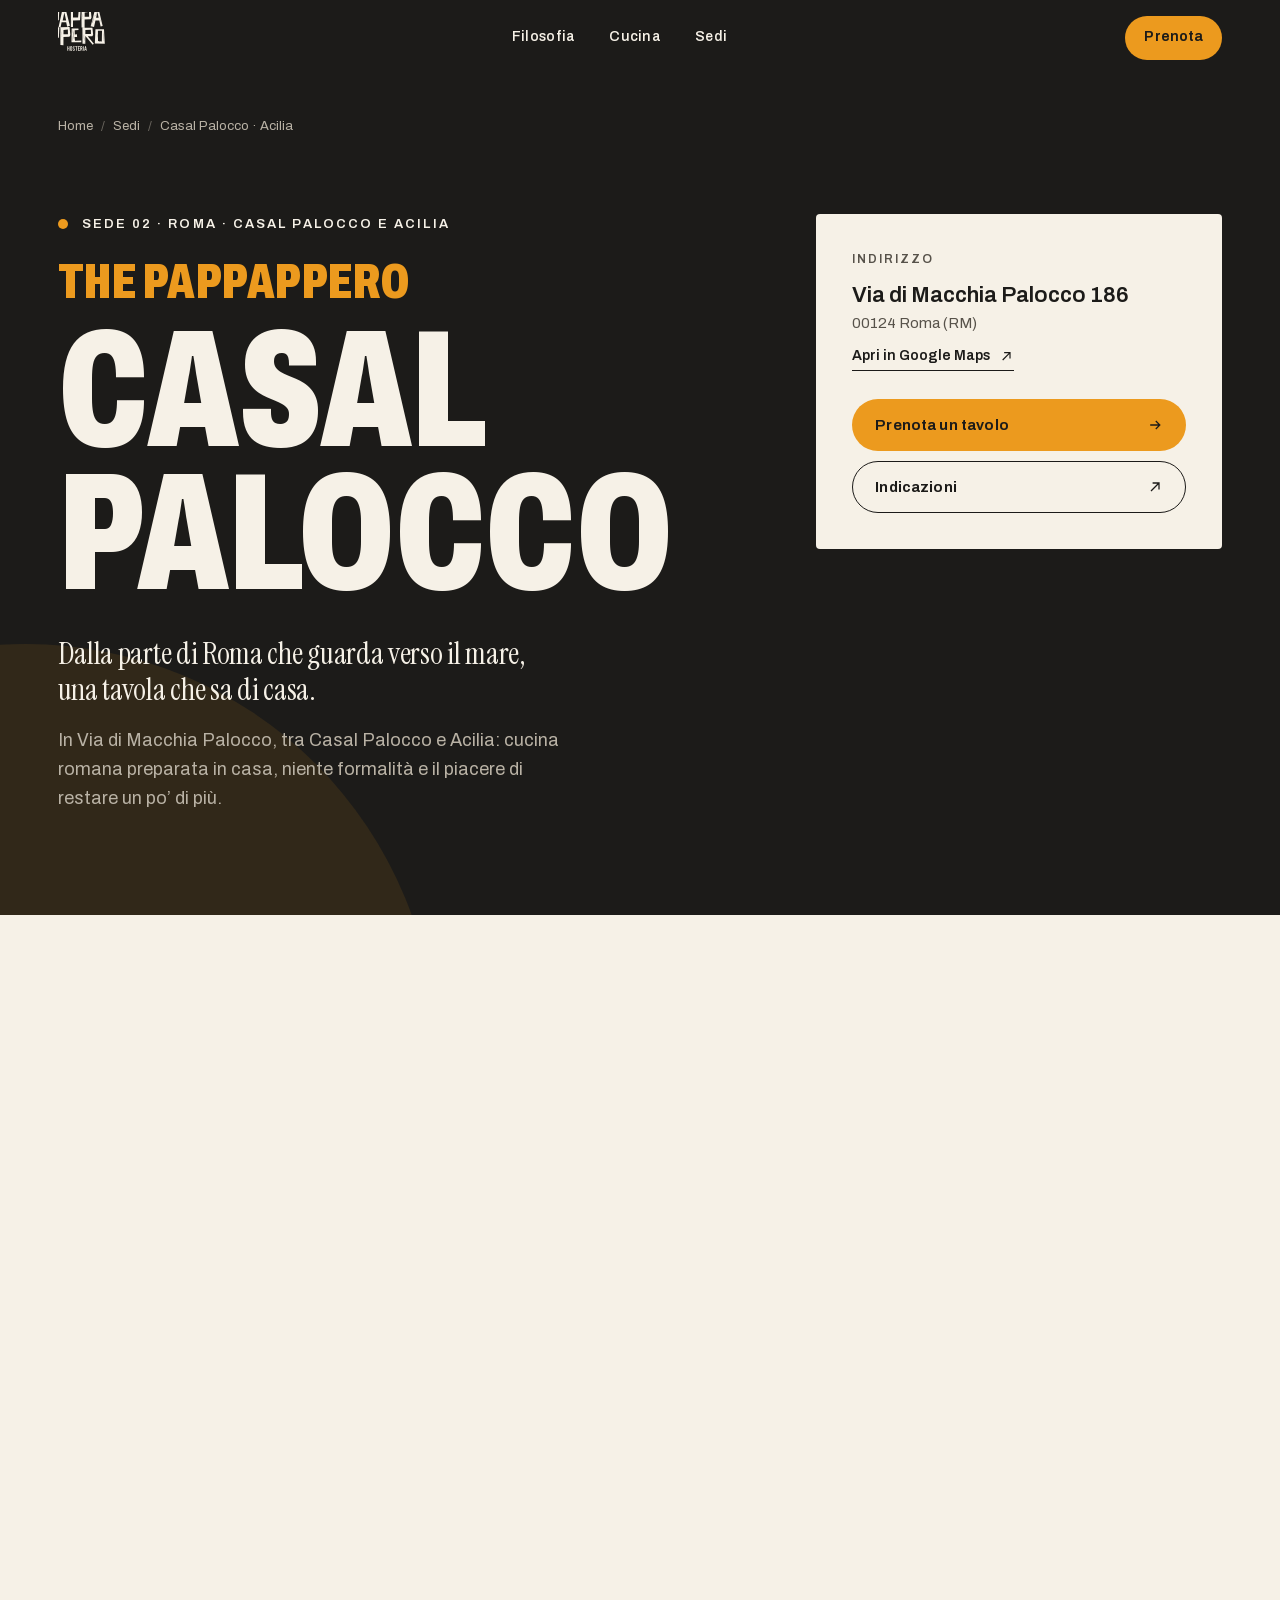
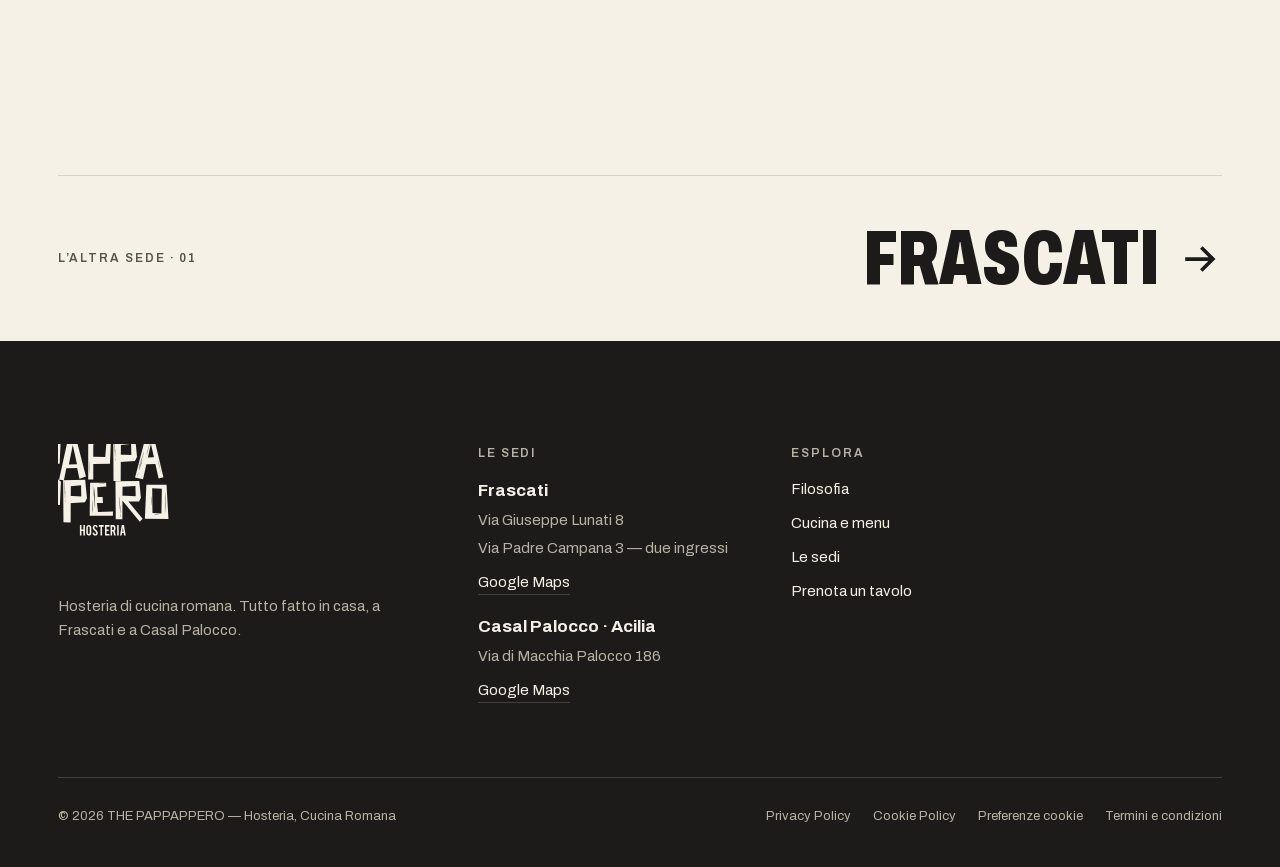
==== site/casal-palocco-acilia/index.html @ d1b34fbe "Add files via upload" ====
<!doctype html>
<html lang="it">
<head>
<meta charset="utf-8">
<meta name="viewport" content="width=device-width, initial-scale=1, viewport-fit=cover">
<meta http-equiv="Content-Security-Policy" content="default-src 'self'; script-src 'self' https://www.googletagmanager.com; connect-src 'self' https://*.google-analytics.com https://*.analytics.google.com https://www.googletagmanager.com; img-src 'self' data: https://*.google-analytics.com https://www.googletagmanager.com; style-src 'self'; font-src 'self'; object-src 'none'; base-uri 'self'; form-action 'self'; manifest-src 'self'; upgrade-insecure-requests">
<meta name="referrer" content="strict-origin-when-cross-origin">
<title>THE PAPPAPPERO Casal Palocco · Acilia — Hosteria, cucina romana</title>
<meta name="description" content="THE PAPPAPPERO in Via di Macchia Palocco 186, tra Casal Palocco e Acilia: cucina romana fatta in casa. Orari, indicazioni e prenotazione su WhatsApp.">
<link rel="canonical" href="./">
<meta name="robots" content="index, follow, max-image-preview:large">
<meta name="theme-color" content="#1C1B19">
<meta property="og:type" content="website">
<meta property="og:locale" content="it_IT">
<meta property="og:site_name" content="THE PAPPAPPERO">
<meta property="og:title" content="THE PAPPAPPERO Casal Palocco · Acilia — Hosteria, cucina romana">
<meta property="og:description" content="THE PAPPAPPERO in Via di Macchia Palocco 186, tra Casal Palocco e Acilia: cucina romana fatta in casa. Orari, indicazioni e prenotazione su WhatsApp.">
<meta property="og:url" content="https://www.dominio-da-definire.it/casal-palocco-acilia/">
<meta property="og:image" content="https://www.dominio-da-definire.it/assets/img/og-image.jpg">
<meta property="og:image:width" content="1200">
<meta property="og:image:height" content="630">
<meta property="og:image:alt" content="Logo THE PAPPAPPERO Hosteria e la sala del locale">
<meta name="twitter:card" content="summary_large_image">
<link rel="icon" href="../favicon.svg" type="image/svg+xml">
<link rel="icon" href="../assets/icons/icon-192.png" sizes="192x192" type="image/png">
<link rel="apple-touch-icon" href="../assets/icons/icon-180.png">
<link rel="manifest" href="../site.webmanifest">
<link rel="preload" href="../assets/fonts/archivo-latin.woff2" as="font" type="font/woff2" crossorigin>
<link rel="stylesheet" href="../assets/css/style.css">
<script src="../assets/js/config.js" defer></script>
<script src="../assets/js/main.js" defer></script>
</head>
<body data-root="../" data-ld="casal-palocco-acilia" data-sede="casal-palocco-acilia">
<svg width="0" height="0" class="sr-only" aria-hidden="true" focusable="false"><symbol id="mark" viewBox="323 477 2047 1910"><path d="M1009.06 2306.07L1009.06 2374.49L984.7 2374.49L984.7 2213.02L1009.06 2213.02L1009.06 2281.57L1038.44 2281.57L1038.44 2213.02L1062.8 2213.02L1062.8 2374.49L1038.44 2374.49L1038.44 2306.07ZM1136.13 2249.1C1136.13 2245.23 1134.78 2241.95 1132.07 2239.24C1129.37 2236.54 1126.08 2235.18 1122.21 2235.18C1118.35 2235.18 1115.04 2236.54 1112.29 2239.24C1109.54 2241.95 1108.16 2245.23 1108.16 2249.1L1108.16 2337.51C1108.16 2341.37 1109.54 2344.66 1112.29 2347.36C1115.04 2350.07 1118.35 2351.43 1122.21 2351.43C1126.08 2351.43 1129.37 2350.07 1132.07 2347.36C1134.78 2344.66 1136.13 2341.37 1136.13 2337.51ZM1122.86 2210.95C1133.6 2210.95 1142.73 2214.73 1150.25 2222.29C1157.76 2229.86 1161.52 2238.96 1161.52 2249.62L1161.52 2337.76C1161.52 2348.51 1157.74 2357.63 1150.18 2365.15C1142.62 2372.67 1133.51 2376.42 1122.86 2376.42C1112.12 2376.42 1103.01 2372.65 1095.54 2365.09C1088.06 2357.52 1084.32 2348.42 1084.32 2337.76L1084.32 2249.62C1084.32 2238.88 1088.1 2229.75 1095.67 2222.23C1103.23 2214.71 1112.29 2210.95 1122.86 2210.95M1262.03 2334.28C1262.21 2345.54 1259.29 2355.16 1253.27 2363.15C1249.32 2368.57 1243.74 2372.39 1236.52 2374.62C1232.65 2375.83 1228.14 2376.42 1222.99 2376.42C1213.45 2376.42 1205.54 2374.06 1199.27 2369.34C1194.04 2365.47 1189.89 2360.21 1186.84 2353.55C1183.79 2346.89 1182 2339.27 1181.48 2330.67L1204.68 2329C1205.72 2338.41 1208.2 2345.24 1212.16 2349.46C1215.08 2352.66 1218.43 2354.17 1222.21 2354C1227.53 2353.83 1231.79 2351.21 1234.97 2346.14C1236.61 2343.64 1237.42 2340.07 1237.42 2335.43C1237.42 2328.72 1234.36 2322.05 1228.27 2315.44C1223.46 2310.88 1216.24 2304.04 1206.62 2294.92C1198.54 2287.1 1192.83 2280.09 1189.48 2273.9C1185.87 2266.93 1184.07 2259.37 1184.07 2251.2C1184.07 2236.49 1189 2225.35 1198.88 2217.79C1204.98 2213.23 1212.55 2210.95 1221.56 2210.95C1230.25 2210.95 1237.67 2212.89 1243.87 2216.76C1248.67 2219.76 1252.56 2223.97 1255.53 2229.38C1258.49 2234.79 1260.28 2241.02 1260.87 2248.07L1237.55 2252.32C1236.86 2245.71 1234.97 2240.56 1231.88 2236.86C1229.65 2234.2 1226.42 2232.86 1222.21 2232.86C1217.74 2232.86 1214.36 2234.84 1212.03 2238.79C1210.14 2241.97 1209.2 2245.92 1209.2 2250.64C1209.2 2258.03 1212.37 2265.55 1218.73 2273.2C1221.13 2276.12 1224.74 2279.56 1229.56 2283.51C1235.23 2288.23 1238.97 2291.54 1240.78 2293.44C1246.79 2299.45 1251.42 2305.38 1254.69 2311.22C1256.24 2313.96 1257.48 2316.51 1258.42 2318.82C1260.75 2324.58 1261.95 2329.74 1262.03 2334.28M1304.69 2237.5L1278.78 2237.5L1278.78 2213.02L1354.81 2213.02L1354.81 2237.5L1329.04 2237.5L1329.04 2374.49L1304.69 2374.49ZM1374.4 2374.49L1374.4 2212.89L1443.74 2212.89L1443.74 2237.37L1398.76 2237.37L1398.76 2281.45L1431.62 2281.45L1431.62 2305.94L1398.76 2305.94L1398.76 2350L1443.74 2350L1443.74 2374.49ZM1513.45 2251.94C1513.45 2242.57 1508.82 2237.89 1499.54 2237.89L1484.85 2237.89L1484.85 2289.57L1499.54 2289.57C1503.4 2289.57 1506.7 2288.19 1509.4 2285.44C1512.11 2282.7 1513.45 2279.39 1513.45 2275.52ZM1498.9 2213.02C1512.47 2213.02 1522.44 2216.76 1528.8 2224.22C1534.38 2230.76 1537.17 2239.87 1537.17 2251.55L1537.17 2275C1537.17 2286.43 1532.84 2296.1 1524.15 2304L1542.2 2374.49L1515.86 2374.49L1501.09 2313.66L1498.9 2313.66L1484.85 2313.66L1484.85 2374.49L1460.49 2374.49L1460.49 2213.02ZM1587.43 2374.49L1563.07 2374.49L1563.07 2213.02L1587.43 2213.02ZM1651.86 2250.01L1642.84 2313.66L1660.88 2313.66ZM1639.07 2337.38L1633.15 2374.49L1607.78 2374.49L1635.24 2213.02L1668.75 2213.02L1695.81 2374.49L1670.2 2374.49L1664.5 2337.38ZM618.51 883.71L611.86 883C529.03 887.75 467.08 892.04 426.02 895.84C447.72 896.32 484.82 894.65 537.31 890.85L582.46 887.28ZM411.68 956.5L411.68 1153.82L597.51 1156.32L615.01 942.94ZM349.73 1218.4L348.68 1225.18C347.28 1309.87 346.93 1373.26 347.64 1415.36C349.73 1393.24 350.78 1355.42 350.78 1301.89L350.78 1255.51ZM638.81 857.31L686.4 896.55L670.66 1259.07L411.68 1263.71L411.68 1504.56L332.93 1504.56L332.93 881.92ZM939.44 1268.71L873.99 970.77L813.44 1270.49ZM773.89 1331.51L736.1 1518.12L661.21 1509.91L798.05 882.28L929.64 881.21L1078.72 1457.47L977.58 1494.21L941.19 1327.23ZM1399.3 883.71L1392.65 883C1309.82 887.75 1247.88 892.04 1206.81 895.84C1228.51 896.32 1265.61 894.65 1318.1 890.85L1363.25 887.28ZM1192.47 956.5L1192.47 1153.82L1378.31 1156.32L1395.8 942.94ZM1130.52 1218.4L1129.47 1225.18C1128.07 1309.87 1127.72 1373.26 1128.43 1415.36C1130.52 1393.24 1131.57 1355.42 1131.57 1301.89L1131.57 1255.51ZM1419.6 857.31L1467.2 896.55L1451.45 1259.07L1192.47 1263.71L1192.47 1504.56L1113.72 1504.56L1113.72 881.92ZM1531.59 1224.82C1533.45 1197.47 1533.34 1178.79 1531.24 1168.8C1529.37 1189.02 1529.49 1207.69 1531.59 1224.82M1530.19 1158.46L1531.59 1153.82C1533.22 1094.82 1533.57 1050.7 1532.64 1021.44C1530.31 1036.9 1529.02 1063.18 1528.79 1100.3L1528.79 1133.12ZM1522.84 1083.52C1522.84 1028.58 1522.49 982.9 1521.79 946.51L1521.79 888.35L1520.39 888.35C1518.52 912.38 1517.59 935.57 1517.59 957.92L1517.59 972.2C1517.59 988.85 1518.12 1011.57 1519.16 1040.35C1520.22 1069.13 1521.44 1083.52 1522.84 1083.52M1506.74 1526.68L1502.19 871.58L1843.76 864.44L1871.76 1153.1L1840.62 1216.97L1600.18 1231.6L1580.24 1115.28L1783.22 1126.7L1779.72 952.57L1621.18 967.91L1618.39 1528.47ZM2230.48 1348.99C2230.95 1358.51 2235.03 1375.76 2242.73 1400.73C2240.86 1384.31 2236.78 1367.07 2230.48 1348.99M2224.18 1314.74L2216.83 1284.41C2208.19 1249.92 2201.08 1225.78 2195.48 1211.98C2201.31 1239.33 2211.81 1280.25 2226.98 1334.72L2229.08 1339ZM2134.24 1160.95L2088.04 952.22L2040.8 1163.45ZM2050.24 1019.29C2051.64 1013.59 2052.7 1009.19 2053.4 1006.09C2058.52 985.16 2063.08 963.4 2067.05 940.8L2065.99 940.44L2052.7 994.68C2043.6 1028.22 2032.75 1070.45 2020.15 1121.34C2021.31 1121.83 2025.63 1108.86 2033.1 1082.45C2040.56 1056.05 2046.27 1035 2050.24 1019.29M1897.3 1377.18L1900.81 1371.11C1927.87 1291.19 1947.12 1230.89 1958.55 1190.21C1948.98 1210.43 1936.16 1246 1920.06 1296.9L1906.41 1341.14ZM1946.3 1190.57C1948.87 1182.25 1950.85 1175.82 1952.25 1171.3C1961.81 1140.62 1970.57 1108.5 1978.5 1074.96L1976.75 1074.25L1951.9 1154.17C1935.81 1203.65 1916.09 1265.98 1892.76 1341.14C1894.62 1341.62 1902.21 1322.41 1915.5 1283.52C1928.8 1244.62 1939.07 1213.64 1946.3 1190.57M1871.06 1468.17C1884.82 1431.53 1892.52 1406.08 1894.16 1391.81C1883.19 1418.45 1875.49 1443.9 1871.06 1468.17M2017 1269.78L1965.2 1501.7L1841.31 1475.66L1987.6 913.68L2144.74 895.49L2281.58 1470.31L2206.68 1489.22L2156.99 1264.07ZM621.92 1527.12L615.28 1526.41C532.45 1531.17 470.51 1535.45 429.45 1539.26C451.14 1539.74 488.24 1538.07 540.73 1534.26L585.89 1530.7ZM415.1 1599.92L415.1 1797.23L600.93 1799.73L618.44 1586.36ZM353.15 1861.82L352.11 1868.59C350.7 1953.29 350.35 2016.67 351.05 2058.78C353.15 2036.66 354.2 1998.83 354.2 1945.31L354.2 1898.93ZM642.24 1500.72L689.84 1539.97L674.09 1902.49L415.1 1907.13L415.1 2147.98L336.36 2147.98L336.36 1525.34ZM754.22 1868.24C756.09 1840.89 755.98 1822.21 753.87 1812.22C752.01 1832.44 752.13 1851.11 754.22 1868.24M752.82 1801.87L754.22 1797.23C755.86 1738.24 756.21 1694.12 755.28 1664.85C752.94 1680.32 751.66 1706.6 751.43 1743.71L751.43 1776.54ZM745.47 1726.94C745.47 1671.99 745.12 1626.32 744.43 1589.93L744.43 1531.76L743.03 1531.76C741.15 1555.79 740.23 1578.98 740.23 1601.34L740.23 1615.62C740.23 1632.27 740.74 1654.99 741.8 1683.77C742.85 1712.55 744.08 1726.94 745.47 1726.94M729.37 2170.1L724.83 1515L1066.4 1507.86L1094.4 1796.52L1063.25 1860.39L822.81 1875.02L802.88 1758.7L1005.86 1770.12L1002.36 1595.99L843.82 1611.33L841.02 2171.89ZM1288.64 1567.09C1301.93 1569.23 1331.34 1569.23 1376.83 1567.09C1363.54 1565.43 1329.58 1564.71 1274.99 1564.95C1281.98 1566.14 1286.53 1566.85 1288.64 1567.09M1224.59 2035.58L1223.54 2035.58L1224.59 2052.71L1225.64 2052.71ZM1217.59 1743.71C1211.53 1675.92 1207.1 1639.05 1204.29 1633.1C1209.42 1803.18 1214.68 1910.22 1220.04 1954.23C1220.51 1866.22 1219.69 1796.04 1217.59 1743.71M1194.5 1776.89C1194.02 1690.07 1191.11 1625.37 1185.75 1582.79C1187.61 1682.46 1190.53 1747.16 1194.5 1776.89M1180.49 1999.9C1183.06 1973.26 1180.61 1913.08 1173.14 1819.36C1171.75 1859.32 1173.26 1928.31 1177.7 2026.31C1179.1 2012.75 1180.03 2003.95 1180.49 1999.9M1391.52 1556.39L1394.68 1614.19L1254.35 1626.68L1259.24 1777.61L1337.63 1775.11L1342.89 1868.95L1248.39 1868.95L1265.9 2008.82L1498.62 2002.04L1496.88 2067.34L1136.4 2068.05L1143.4 1556.39ZM1675.7 1772.06L1958.83 2115.67L1915.08 2160.98L1623.55 1806.67ZM1610.96 2096.76C1613.28 2070.36 1613.05 2052.4 1610.26 2042.88C1607.69 2062.39 1607.92 2080.35 1610.96 2096.76M1608.85 2032.89L1610.61 2028.25C1612.93 1971.4 1613.52 1928.83 1612.35 1900.51C1609.08 1915.5 1607.34 1940.96 1607.11 1976.87L1607.11 2008.27ZM1598.71 1960.46C1598.71 1907.41 1598.23 1863.41 1597.3 1828.44L1597.3 1772.06L1595.56 1772.06C1593.22 1795.38 1592.05 1817.74 1592.05 1839.14L1592.05 1853.06C1592.05 1869.24 1592.7 1891.18 1593.98 1918.89C1595.26 1946.61 1596.83 1960.46 1598.71 1960.46M1541.3 2122.1L1537.12 1533L1906.33 1528.72L1932.22 1788.47L1903.53 1845.92L1704.05 1844.85L1609.2 1752.08L1850.68 1764.57L1847.18 1607.93L1646.99 1619.7L1644.2 2123.88ZM2319.53 1874.74C2319.29 1868.31 2319.05 1863.48 2318.81 1860.26C2318.08 1837.48 2316.01 1780.16 2312.61 1688.28L2310.8 1789.68L2313.34 1848.74C2314.07 1885.89 2315.65 1932.32 2318.08 1988.04C2320.02 1987.79 2320.99 1973.12 2320.99 1944.02C2320.99 1914.92 2320.5 1891.83 2319.53 1874.74M2308.97 2027.03C2309.94 1999.3 2308.84 1980.48 2305.69 1970.57C2304.23 1990.88 2305.33 2009.7 2308.97 2027.03M2138.47 2050.44L2142.84 2051.92C2182.42 2055.39 2217.04 2057.37 2246.67 2057.86C2231.37 2055.14 2214.61 2053.03 2196.4 2051.55L2164.34 2050.06ZM2111.88 2023.69L2250.67 2034.09L2257.6 1647.05L2107.51 1640.74ZM2095.49 1899.63L2097.3 1894.43C2096.81 1834.51 2095.36 1789.81 2092.93 1760.34C2090.49 1775.94 2089.89 1802.56 2091.11 1840.2L2092.93 1873.63ZM1993.84 2114.7L2016.79 1587.25L2330.1 1586.88L2359.98 2117.29ZM622.36 537.92L554.91 535.3C551.72 535.3 541.19 552.75 523.33 587.64C505.47 622.54 490 656.34 476.93 689.04C463.85 721.74 457.32 745.32 457.32 759.77C457.32 774.23 462.34 781.46 472.38 781.46C482.43 781.46 495.11 771.97 510.42 752.98C512.01 751.23 513.61 750.36 515.2 750.36C516.79 750.36 517.6 751.67 517.6 754.3C517.6 756.93 515.44 761.75 511.14 768.76C506.83 775.76 501.16 783.28 494.15 791.31C487.14 799.35 478.04 806.5 466.89 812.78C455.72 819.05 444.23 822.19 432.44 822.19C414.9 822.19 406.13 811.1 406.13 788.9C406.13 761.46 421.28 714.73 451.58 648.75C473.26 602.31 493.19 563.77 511.37 533.11L505.15 533.11L455.88 532.24C428.45 532.24 404.53 535.45 384.12 541.87C372.96 545.37 364.1 550.56 357.57 557.42C351.03 564.28 347.76 572.53 347.76 582.16L351.59 600.56C351.59 603.48 349.99 604.94 346.8 604.94C342.66 604.94 339.31 601.22 336.76 593.77C334.21 586.32 332.93 579.83 332.93 574.28C332.93 560.56 336.44 548.88 343.46 539.24C350.47 529.61 360.04 522.31 372.16 517.34C395.13 508 420.48 503.33 448.23 503.33C475.97 503.33 507.39 504.86 542.47 507.92C577.55 510.99 609.45 512.52 638.15 512.52C666.86 512.52 685.51 508.44 694.12 500.26C695.08 502.3 695.56 504.36 695.56 506.39C695.56 516.03 688.86 523.7 675.47 529.38C662.07 535.08 644.37 537.92 622.36 537.92M739.09 497.63C727.92 497.63 713.33 513.84 695.31 546.25C677.29 578.66 659.67 615.89 642.45 657.94C686.14 610.93 715.96 572.39 731.91 542.31C740.84 523.91 745.3 511.87 745.3 506.17C745.3 500.48 743.22 497.63 739.09 497.63M796.97 724.52C757.74 784.96 724.57 815.18 697.46 815.18C678.64 815.18 669.24 805.26 669.24 785.4C669.24 762.33 679.28 729.48 699.38 686.85C703.84 676.05 706.08 668.6 706.08 664.51C706.08 658.67 703.2 655.75 697.46 655.75C693.64 655.75 687.18 657.79 678.09 661.88C669 665.98 660.31 671.96 652.02 679.84C643.72 687.73 636.78 696.85 631.21 707.21C625.62 717.59 621.16 726.56 617.81 734.15C614.46 741.75 611.04 751.01 607.52 761.97C604.01 772.92 600.9 781.82 598.19 788.68C595.48 795.54 592.7 803.51 589.83 812.55L543.42 812.55C552.03 792.41 564.39 760.21 580.5 715.98C596.59 671.74 610.4 636.99 621.88 611.73C633.36 586.48 644.6 565.16 655.61 547.78C666.61 530.41 679.21 515.88 693.4 504.2C707.59 492.53 722.58 486.68 738.37 486.68C754.15 486.68 762.05 493.55 762.05 507.27C762.05 516.9 757.74 529.61 749.13 545.37C730.63 578.66 699.69 617.21 656.33 661C673.55 649.62 687.18 642.17 697.22 638.67C707.27 635.17 716.92 633.42 726.17 633.42C744.35 633.42 753.44 640.71 753.44 655.31C753.44 661.16 752.32 666.56 750.09 671.52C747.85 676.49 745.38 682.18 742.67 688.6C739.96 695.03 737.72 700.28 735.97 704.37C734.22 708.46 731.91 714 729.04 721.01C726.17 728.02 723.94 734.01 722.34 738.97C718.19 751.23 716.12 761.02 716.12 768.31C716.12 775.62 718.83 779.26 724.26 779.26C743.39 779.26 767.31 753.86 796.02 703.06C796.97 701.01 798.16 699.99 799.6 699.99C801.04 699.99 801.76 702.69 801.76 708.09C801.76 713.5 800.15 718.97 796.97 724.52M920.39 664.07C920.39 655.61 915.92 651.37 907 651.37C894.56 651.37 880.68 658.38 865.38 672.4C850.07 686.41 842.42 697.8 842.42 706.56C842.42 712.4 848.47 715.32 860.59 715.32C872.71 715.32 885.39 709.92 898.63 699.11C911.85 688.31 919.11 676.63 920.39 664.07M971.1 698.67C973.02 698.67 973.98 701.52 973.98 707.21C973.98 712.91 971.41 719.7 966.32 727.58C961.21 735.47 956.19 742.91 951.25 749.92C946.3 756.93 939.68 765.11 931.4 774.45C923.1 783.8 914.97 791.24 907 796.79C886.91 810.22 866.73 816.94 846.48 816.94C826.22 816.94 809.88 812.19 797.45 802.7C785 793.21 778.79 778.68 778.79 759.12C778.79 729.34 790.75 701.74 814.67 676.33C838.58 650.93 866.49 638.23 898.39 638.23C912.74 638.23 924.22 641.66 932.83 648.52C941.44 655.38 945.75 663.63 945.75 673.27C945.75 689.63 937.29 702.77 920.39 712.69C903.49 722.62 883.56 727.58 860.59 727.58C847.2 727.58 837.31 725.98 830.94 722.77C824.87 737.65 821.84 750.8 821.84 762.18C821.84 786.71 833.16 798.98 855.81 798.98C869.2 798.98 882.99 794.24 897.19 784.74C911.38 775.25 923.5 764.59 933.55 752.77C943.59 740.94 955 723.93 967.75 701.74C969.03 699.7 970.15 698.67 971.1 698.67"></path></symbol></svg>
<a class="skip" href="#contenuto">Vai al contenuto</a>
<p class="draft-flag">Modalità bozza · dati mancanti evidenziati</p>
<header class="hdr">
  <div class="wrap hdr__in">
    <a class="hdr__logo" href="../" aria-label="THE PAPPAPPERO — Home"><svg viewBox="323 477 2047 1910" role="img" aria-label="THE PAPPAPPERO Hosteria"><use href="#mark" fill="currentColor"></use></svg></a>
    <nav class="nav" aria-label="Principale">
      <a href="../#manifesto">Filosofia</a>
      <a href="../#cucina">Cucina</a>
      <a href="../#sedi">Sedi</a>
    </nav>
    <div class="hdr__act">
      <button class="btn btn--primary btn--sm hdr__book" type="button" data-book>Prenota</button>
      <button class="burger" type="button" aria-label="Apri il menu" aria-expanded="false" aria-controls="menu" data-menu-toggle><span></span></button>
    </div>
  </div>
</header>
<div class="menu" id="menu" aria-label="Menu">
  <nav class="menu__main" aria-label="Menu mobile">
    <a href="../">Home</a>
    <a href="../#manifesto">Filosofia</a>
    <a href="../#cucina">Cucina</a>
    <a href="../#sedi">Sedi</a>
  </nav>
  <div class="menu__sedi">
    <p class="label">Le sedi</p>
    <a href="../frascati/"><span>01</span><span>Frascati</span><span class="ico"><svg viewBox="0 0 20 20" aria-hidden="true"><path d="M4 10h11M11 5l5 5-5 5" fill="none" stroke="currentColor" stroke-width="1.6"/></svg></span></a>
    <a href="../casal-palocco-acilia/"><span>02</span><span>Casal Palocco · Acilia</span><span class="ico"><svg viewBox="0 0 20 20" aria-hidden="true"><path d="M4 10h11M11 5l5 5-5 5" fill="none" stroke="currentColor" stroke-width="1.6"/></svg></span></a>
  </div>
  <button class="btn btn--primary btn--wide" type="button" data-book><span>Prenota un tavolo</span><span class="ico"><svg viewBox="0 0 20 20" aria-hidden="true"><path d="M4 10h11M11 5l5 5-5 5" fill="none" stroke="currentColor" stroke-width="1.6"/></svg></span></button>
</div>
<main id="contenuto">
<section class="shero dark" aria-labelledby="sede-title">
  <div class="shero__disc" aria-hidden="true"></div>
  <div class="wrap">
    <nav aria-label="Percorso"><ol class="crumbs"><li><a href="../">Home</a></li><li><a href="../#sedi">Sedi</a></li><li aria-current="page">Casal Palocco · Acilia</li></ol></nav>
    <div class="shero__grid">
      <div>
        <p class="eyebrow shero__kicker">Sede 02 · Roma · Casal Palocco e Acilia</p>
        <h1 id="sede-title" class="display shero__title"><small>The Pappappero</small>Casal<br>Palocco</h1>
        <div class="shero__intro">
          <p>Dalla parte di Roma che guarda verso il mare, una tavola che sa di casa.</p>
          <p>In Via di Macchia Palocco, tra Casal Palocco e Acilia: cucina romana preparata in casa, niente formalità e il piacere di restare un po’ di più.</p>
        </div>
      </div>
      <aside class="panel" aria-label="Informazioni sulla sede" data-sede-panel="casal-palocco-acilia">
        <p class="label">Caricamento informazioni…</p>
      </aside>
    </div>
  </div>
</section>

<section class="ssec" id="arrivare" aria-labelledby="arrivare-title">
  <div class="wrap ssec__grid">
    <h2 id="arrivare-title" class="display ssec__title" data-reveal>Come arrivare</h2>
    <div class="ssec__body" data-reveal>
      <p>Apri le indicazioni su Google Maps e arrivi dritto in Via di Macchia Palocco 186.</p>
      <div class="routes" data-sede-directions="casal-palocco-acilia"></div>
    </div>
  </div>
</section>

<section class="ssec" aria-labelledby="menu-title">
  <div class="wrap ssec__grid">
    <h2 id="menu-title" class="display ssec__title" data-reveal>In tavola</h2>
    <div class="ssec__body" data-reveal>
      <p>Il menu completo di Casal Palocco sarà presto disponibile qui. Nel frattempo, per sapere cosa c’è in tavola oggi, mandaci un messaggio.</p>
      <div class="actions" data-sede-menu="casal-palocco-acilia">
        <button class="btn btn--dark" type="button" data-book="casal-palocco-acilia"><span>Prenota un tavolo</span><span class="ico"><svg viewBox="0 0 20 20" aria-hidden="true"><path d="M4 10h11M11 5l5 5-5 5" fill="none" stroke="currentColor" stroke-width="1.6"/></svg></span></button>
      </div>
    </div>
  </div>
</section>

<section class="ssec" aria-label="Fotografie della sede">
  <div class="wrap photos" data-sede-photos="casal-palocco-acilia"></div>
</section>

<div class="wrap">
  <nav class="other" aria-label="L’altra sede">
    <p class="label">L’altra sede · 01</p>
    <a class="big" href="../frascati/">Frascati<span class="ico"><svg viewBox="0 0 20 20" aria-hidden="true"><path d="M4 10h11M11 5l5 5-5 5" fill="none" stroke="currentColor" stroke-width="1.6"/></svg></span></a>
  </nav>
</div>
</main>
<footer class="ftr">
  <div class="wrap">
    <div class="ftr__top">
      <div class="ftr__brand">
        <a href="../" aria-label="THE PAPPAPPERO — Home"><svg viewBox="323 477 2047 1910" role="img" aria-label="THE PAPPAPPERO Hosteria"><use href="#mark" fill="currentColor"></use></svg></a>
        <p>Hosteria di cucina romana. Tutto fatto in casa, a Frascati e a Casal Palocco.</p>
      </div>
      <div class="ftr__cols">
        <div class="ftr__col">
          <h2>Le sedi</h2>
          <div data-footer-sedi>
            <div class="fsede"><a class="fsede__name" href="../frascati/">Frascati</a><p>Via Giuseppe Lunati 8</p><p>Via Padre Campana 3</p></div>
            <div class="fsede"><a class="fsede__name" href="../casal-palocco-acilia/">Casal Palocco · Acilia</a><p>Via di Macchia Palocco 186</p></div>
          </div>
        </div>
        <div class="ftr__col">
          <h2>Esplora</h2>
          <ul>
            <li><a href="../#manifesto">Filosofia</a></li>
            <li><a href="../#cucina">Cucina e menu</a></li>
            <li><a href="../#sedi">Le sedi</a></li>
            <li><a href="#" data-book>Prenota un tavolo</a></li>
          </ul>
        </div>
        <div class="ftr__col" data-footer-social-wrap>
          <h2>Seguici</h2>
          <div class="ftr__social" data-footer-social></div>
        </div>
      </div>
    </div>
    <div class="ftr__bottom">
      <div>
        <p>© <span data-year>2026</span> THE PAPPAPPERO — Hosteria, Cucina Romana</p>
        <p data-owner-line></p>
      </div>
      <nav class="ftr__legal" aria-label="Informazioni legali">
        <a href="../privacy/">Privacy Policy</a>
        <a href="../cookie/">Cookie Policy</a>
        <button type="button" data-consent-open>Preferenze cookie</button>
        <a href="../termini/">Termini e condizioni</a>
      </nav>
    </div>
  </div>
</footer>
<div class="thumbbar">
  <a class="btn btn--line" href="#arrivare">Indicazioni</a>
  <button class="btn btn--primary" type="button" data-book="casal-palocco-acilia"><span>Prenota</span><span class="ico"><svg viewBox="0 0 20 20" aria-hidden="true"><path d="M4 10h11M11 5l5 5-5 5" fill="none" stroke="currentColor" stroke-width="1.6"/></svg></span></button>
</div>
</body>
</html>
---- site/assets/css/style.css ----
/* THE PAPPAPPERO — foglio di stile unico. Nessun framework. */

@font-face { font-family: 'Archivo'; src: url('../fonts/archivo-latin.woff2') format('woff2'); font-weight: 400 900; font-stretch: 62% 125%; font-display: swap; unicode-range: U+0000-00FF, U+0131, U+0152-0153, U+02BB-02BC, U+02C6, U+02DA, U+02DC, U+0304, U+0308, U+0329, U+2000-206F, U+20AC, U+2122, U+2191, U+2193, U+2212, U+2215, U+FEFF, U+FFFD; }
@font-face { font-family: 'Archivo'; src: url('../fonts/archivo-latin-ext.woff2') format('woff2'); font-weight: 400 900; font-stretch: 62% 125%; font-display: swap; unicode-range: U+0100-02BA, U+02BD-02C5, U+02C7-02CC, U+02CE-02D7, U+02DD-02FF, U+1E00-1E9F, U+1EF2-1EFF, U+2020, U+20A0-20AB, U+20AD-20C4, U+2113, U+2C60-2C7F, U+A720-A7FF; }
@font-face { font-family: 'Instrument Serif'; src: url('../fonts/instrument-serif-italic-latin.woff2') format('woff2'); font-style: italic; font-weight: 400; font-display: swap; }
@font-face { font-family: 'Instrument Serif'; src: url('../fonts/instrument-serif-latin.woff2') format('woff2'); font-style: normal; font-weight: 400; font-display: swap; }

:root {
  --carbone: #1C1B19;
  --antracite: #2A2B2C;
  --antracite-2: #36373A;
  --arancio: #EC9A1E;
  --arancio-hi: #F4AC3A;
  --avorio: #F6F1E7;
  --sabbia: #E9E0CF;
  --pietra: #BFB29C;
  --ink: #1C1B19;
  --ink-2: #57524A;
  --on-dark: #F6F1E7;
  --on-dark-2: #B9B2A5;
  --rule-light: rgba(28, 27, 25, .14);
  --rule-dark: rgba(246, 241, 231, .16);

  --f-display: 'Archivo', 'Arial Narrow', sans-serif-condensed, sans-serif;
  --f-text: 'Archivo', system-ui, -apple-system, 'Segoe UI', sans-serif;
  --f-serif: 'Instrument Serif', Georgia, 'Times New Roman', serif;

  --wrap: 1360px;
  --gut: clamp(20px, 4.5vw, 64px);
  --sec: clamp(88px, 13vw, 184px);
  --r: 4px;
  --ease: cubic-bezier(.2, .7, .1, 1);
  --hdr: 76px;
}

*, *::before, *::after { box-sizing: border-box; }
html { -webkit-text-size-adjust: 100%; text-size-adjust: 100%; scroll-behavior: smooth; scroll-padding-top: calc(var(--hdr) + 12px); }
@media (prefers-reduced-motion: reduce) { html { scroll-behavior: auto; } }
body {
  margin: 0; background: var(--avorio); color: var(--ink);
  font-family: var(--f-text); font-size: clamp(16px, 1.05vw + 10px, 18px); line-height: 1.6;
  font-stretch: 100%; -webkit-font-smoothing: antialiased; -moz-osx-font-smoothing: grayscale;
  text-rendering: optimizeLegibility;
}
body.no-scroll { overflow: hidden; }
img { display: block; max-width: 100%; height: auto; }
h1, h2, h3, p, ul, ol, dl, dd, figure { margin: 0; }
ul, ol { padding: 0; list-style: none; }
a { color: inherit; text-decoration-thickness: 1px; text-underline-offset: .2em; }
a:hover { color: var(--arancio); }
button { font: inherit; color: inherit; }
:focus-visible { outline: 2px solid var(--arancio); outline-offset: 3px; border-radius: 2px; }
::selection { background: var(--arancio); color: var(--carbone); }
[hidden] { display: none !important; }
.sr-only { position: absolute !important; width: 1px; height: 1px; padding: 0; margin: -1px; overflow: hidden; clip: rect(0 0 0 0); white-space: nowrap; border: 0; }
.skip { position: absolute; left: 12px; top: -60px; z-index: 100; background: var(--arancio); color: var(--carbone); padding: 10px 16px; font-weight: 700; text-decoration: none; border-radius: var(--r); transition: top .2s; }
.skip:focus { top: 12px; color: var(--carbone); }

.wrap { width: 100%; max-width: var(--wrap); margin-inline: auto; padding-inline: var(--gut); }
.dark { background: var(--carbone); color: var(--on-dark); }

/* ---------- tipografia ---------- */
.display {
  font-family: var(--f-display); font-stretch: 68%; font-weight: 850; text-transform: uppercase;
  line-height: .86; letter-spacing: -.005em; text-wrap: balance;
}
.serif { font-family: var(--f-serif); font-style: italic; font-weight: 400; letter-spacing: -.01em; }
.eyebrow {
  font-family: var(--f-text); font-size: 13px; font-weight: 600; letter-spacing: .16em; text-transform: uppercase;
  display: flex; align-items: center; gap: 12px;
}
.eyebrow::before { content: ''; width: 10px; height: 10px; border-radius: 50%; background: var(--arancio); flex: none; }
.label { font-size: 12px; font-weight: 600; letter-spacing: .16em; text-transform: uppercase; color: var(--ink-2); }
.dark .label { color: var(--on-dark-2); }
.lead { font-size: clamp(18px, 1.2vw + 12px, 22px); line-height: 1.5; max-width: 34ch; text-wrap: pretty; }
p { text-wrap: pretty; }

/* ---------- icone & link ---------- */
.ico { display: inline-flex; width: 1.05em; height: 1.05em; flex: none; transition: transform .35s var(--ease); }
.ico svg { width: 100%; height: 100%; }
.link { display: inline-flex; align-items: center; gap: 8px; font-weight: 600; text-decoration: none; border-bottom: 1px solid currentColor; padding-bottom: 2px; }
.link:hover .ico { transform: translateX(3px); }

/* ---------- pulsanti ---------- */
.btn {
  --h: 52px;
  display: inline-flex; align-items: center; justify-content: center; gap: 10px;
  min-height: var(--h); padding: 0 22px; border-radius: 999px; border: 1.5px solid transparent;
  font-size: 15px; font-weight: 650; letter-spacing: .01em; text-decoration: none; white-space: nowrap;
  cursor: pointer; background: none;
  transition: background-color .25s var(--ease), color .25s var(--ease), border-color .25s var(--ease), transform .25s var(--ease);
}
.btn:hover .ico { transform: translateX(3px); }
.btn:active { transform: scale(.98); }
.btn--primary { background: var(--arancio); color: var(--carbone); }
.btn--primary:hover { background: var(--arancio-hi); color: var(--carbone); }
.btn--line { border-color: currentColor; color: inherit; }
.btn--line:hover { background: var(--ink); border-color: var(--ink); color: var(--avorio); }
.dark .btn--line:hover, .btn--line.on-dark:hover { background: var(--avorio); border-color: var(--avorio); color: var(--carbone); }
.btn--dark { background: var(--carbone); color: var(--avorio); }
.btn--dark:hover { background: var(--antracite-2); color: var(--avorio); }
.btn--sm { --h: 44px; padding: 0 18px; font-size: 14px; }
.btn--wide { width: 100%; }
.btn .ico { width: 16px; height: 16px; }

/* ---------- header ---------- */
.hdr {
  position: fixed; inset: 0 0 auto 0; z-index: 50; height: var(--hdr); color: var(--on-dark);
  transition: background-color .35s var(--ease), border-color .35s var(--ease), height .35s var(--ease);
  border-bottom: 1px solid transparent;
}
.hdr.is-solid, .hdr--solid { background: rgba(28, 27, 25, .97); border-bottom-color: var(--rule-dark); }
.hdr.is-solid { --hdr: 64px; }
.hdr__in { height: 100%; display: flex; align-items: center; justify-content: space-between; gap: 24px; }
.hdr__logo { display: flex; align-items: center; color: var(--on-dark); text-decoration: none; flex: none; }
.hdr__logo svg { fill: currentColor; height: 52px; width: 56px; transition: height .35s var(--ease); }
.hdr.is-solid .hdr__logo svg { height: 42px; width: 45px; }
.hdr__logo:hover { color: var(--arancio); }
.hdr__logo use { fill: var(--on-dark); transition: fill .2s; }
.hdr__logo:hover use { fill: var(--arancio); }
.ftr__brand use { fill: var(--on-dark); }
.nav { display: none; align-items: center; gap: 34px; }
.nav a { font-size: 14px; font-weight: 550; letter-spacing: .02em; text-decoration: none; position: relative; padding: 6px 0; }
.nav a::after { content: ''; position: absolute; left: 0; right: 0; bottom: 0; height: 1.5px; background: var(--arancio); transform: scaleX(0); transform-origin: left; transition: transform .35s var(--ease); }
.nav a:hover { color: var(--on-dark); }
.nav a:hover::after, .nav a[aria-current="page"]::after { transform: scaleX(1); }
.hdr__act { display: flex; align-items: center; gap: 10px; }
.hdr__book { display: none; }
.burger { width: 48px; height: 48px; border: 0; background: none; padding: 0; display: grid; place-items: center; cursor: pointer; border-radius: 50%; }
.burger span { position: relative; width: 22px; height: 1.5px; background: currentColor; transition: background-color .2s; }
.burger span::before, .burger span::after { content: ''; position: absolute; left: 0; width: 22px; height: 1.5px; background: currentColor; transition: transform .35s var(--ease); }
.burger span::before { transform: translateY(-7px); }
.burger span::after { transform: translateY(7px); }
.burger[aria-expanded="true"] span { background: transparent; }
.burger[aria-expanded="true"] span::before { transform: rotate(45deg); }
.burger[aria-expanded="true"] span::after { transform: rotate(-45deg); }
@media (min-width: 960px) {
  .nav { display: flex; }
  .hdr__book { display: inline-flex; }
  .burger { display: none; }
}

/* menu mobile */
.menu {
  position: fixed; inset: 0; z-index: 45; background: var(--carbone); color: var(--on-dark);
  padding: calc(var(--hdr) + 28px) var(--gut) 32px; display: flex; flex-direction: column; gap: 36px; overflow-y: auto;
  opacity: 0; visibility: hidden; transition: opacity .3s var(--ease), visibility 0s linear .3s;
}
.menu.is-open { opacity: 1; visibility: visible; transition: opacity .3s var(--ease); }
.menu__main { display: flex; flex-direction: column; }
.menu__main a {
  font-family: var(--f-display); font-stretch: 68%; font-weight: 850; text-transform: uppercase; font-size: clamp(44px, 13vw, 72px); line-height: 1;
  text-decoration: none; padding: 8px 0; border-bottom: 1px solid var(--rule-dark);
  transform: translateY(12px); opacity: 0; transition: transform .45s var(--ease), opacity .45s var(--ease), color .2s;
}
.menu.is-open .menu__main a { transform: none; opacity: 1; }
.menu.is-open .menu__main a:nth-child(2) { transition-delay: .04s; }
.menu.is-open .menu__main a:nth-child(3) { transition-delay: .08s; }
.menu.is-open .menu__main a:nth-child(4) { transition-delay: .12s; }
.menu__sedi { display: grid; gap: 14px; }
.menu__sedi a { display: flex; justify-content: space-between; align-items: center; text-decoration: none; font-weight: 600; min-height: 44px; }
.menu__sedi a span:first-child { color: var(--arancio); font-size: 13px; letter-spacing: .1em; margin-right: 14px; }
.menu .btn { margin-top: auto; }
@media (min-width: 960px) { .menu { display: none; } }

/* ---------- barra azioni mobile (pollice) ---------- */
.thumbbar {
  position: fixed; left: 12px; right: 12px; bottom: max(12px, env(safe-area-inset-bottom)); z-index: 40;
  display: grid; grid-template-columns: 1fr 1.4fr; gap: 8px; padding: 6px; border-radius: 999px;
  background: rgba(28, 27, 25, .96); box-shadow: 0 10px 30px rgba(0, 0, 0, .25);
}
.thumbbar .btn { --h: 48px; font-size: 15px; }
.thumbbar .btn--line { color: var(--on-dark); border-color: var(--rule-dark); }
@media (min-width: 960px) { .thumbbar { display: none; } }
@media (max-width: 959px) { .ftr { padding-bottom: 84px; } }

/* ---------- hero (home) ---------- */
.hero { position: relative; min-height: 100svh; padding-top: calc(var(--hdr) + 32px); overflow: hidden; display: flex; flex-direction: column; }
.hero__grid { flex: 1; display: grid; gap: 40px; align-items: end; padding-bottom: 40px; }
.hero__copy { position: relative; z-index: 2; display: grid; gap: 28px; align-content: end; }
.hero__title { font-size: clamp(72px, 15.5vw, 236px); }
.hero__title span { display: block; }
.hero__title .o { color: var(--arancio); }
.hero__sub { font-size: clamp(18px, 1.3vw + 12px, 23px); line-height: 1.45; max-width: 30ch; color: var(--on-dark); }
.hero__sub em { font-family: var(--f-serif); font-style: italic; font-size: 1.18em; color: var(--arancio); }
.hero__cta { display: flex; flex-wrap: wrap; gap: 12px; }
.hero__media { position: relative; z-index: 1; justify-self: stretch; }
.hero__disc { position: absolute; z-index: 0; width: min(78vw, 640px); aspect-ratio: 1; border-radius: 50%; background: var(--arancio); right: -18%; top: -14%; }
.hero__photo { position: relative; z-index: 1; aspect-ratio: 4 / 5; overflow: hidden; border-radius: var(--r); background: var(--antracite); }
.hero__photo img { width: 100%; height: 100%; object-fit: cover; object-position: 50% 32%; }
.hero__cap { position: relative; z-index: 1; margin-top: 12px; font-size: 13px; color: var(--on-dark-2); display: flex; justify-content: space-between; gap: 12px; }
.hero__strip { position: relative; z-index: 2; border-top: 1px solid var(--rule-dark); }
.hero__strip .wrap { display: grid; grid-template-columns: 1fr; }
.hero__strip a { display: flex; align-items: center; gap: 16px; min-height: 64px; text-decoration: none; font-weight: 600; border-bottom: 1px solid var(--rule-dark); }
.hero__strip a:last-child { border-bottom: 0; }
.hero__strip a .n { font-size: 12px; letter-spacing: .14em; color: var(--arancio); }
.hero__strip a .a { flex: 1; color: var(--on-dark-2); font-weight: 400; font-size: 14px; }
.hero__strip a:hover { color: var(--arancio); }
.hero__strip a:hover .ico { transform: translateX(4px); }
@media (min-width: 720px) {
  .hero__strip .wrap { grid-template-columns: 1fr 1fr; }
  .hero__strip a { border-bottom: 0; min-height: 76px; }
  .hero__strip a + a { border-left: 1px solid var(--rule-dark); padding-left: 32px; }
}
@media (min-width: 960px) {
  .hero__grid { grid-template-columns: minmax(0, 7fr) minmax(0, 5fr); gap: 56px; padding-bottom: 56px; }
  .hero__media { align-self: center; max-width: 470px; justify-self: end; width: 100%; }
  .hero__disc { width: 56vw; max-width: 760px; right: -16vw; top: -18vh; }
  .hero__photo { aspect-ratio: 3 / 4; }
}
@media (max-width: 959px) {
  .hero__media { order: -1; margin-right: calc(var(--gut) * -1); padding-left: 18%; }
  .hero__photo { aspect-ratio: auto; height: min(40svh, 380px); border-radius: var(--r) 0 0 var(--r); }
  .hero__photo img { object-position: 50% 64%; }
  .hero__grid { gap: 28px; }
  .hero__disc { width: 62vw; right: -14vw; top: -22vw; }
  .hero__cap { display: none; }
}

/* ---------- manifesto ---------- */
.manifesto { padding-block: var(--sec); }
.manifesto__head { display: grid; gap: 28px; margin-bottom: clamp(64px, 9vw, 128px); }
.manifesto__quote { font-family: var(--f-serif); font-size: clamp(40px, 5.6vw, 92px); line-height: 1.02; letter-spacing: -.02em; max-width: 17ch; text-wrap: balance; }
.manifesto__quote em { font-style: italic; }
.manifesto__quote .hl { font-style: italic; background: linear-gradient(transparent 62%, rgba(236, 154, 30, .55) 62%, rgba(236, 154, 30, .55) 92%, transparent 92%); padding-inline: .04em; }
.principles { display: grid; gap: 0; border-top: 1px solid var(--rule-light); }
.principle { display: grid; grid-template-columns: 64px 1fr; gap: 8px 16px; padding: 28px 0; border-bottom: 1px solid var(--rule-light); }
.principle__n { font-family: var(--f-display); font-stretch: 68%; font-weight: 850; font-size: 22px; color: var(--arancio); line-height: 1.2; }
.principle__t { font-family: var(--f-display); font-stretch: 68%; font-weight: 850; font-size: clamp(30px, 2.8vw, 40px); text-transform: uppercase; line-height: .95; }
.principle__d { grid-column: 2; color: var(--ink-2); max-width: 36ch; }
@media (min-width: 960px) {
  .manifesto__head { grid-template-columns: minmax(0, 3fr) minmax(0, 9fr); }
  .principles { grid-template-columns: repeat(3, minmax(0, 1fr)); border-top: 0; gap: 0 clamp(24px, 3vw, 48px); }
  .principle { grid-template-columns: 1fr; border-bottom: 0; border-top: 1px solid var(--ink); padding-top: 24px; gap: 14px; }
  .principle__d { grid-column: auto; }
}

/* ---------- casa (fotografie del locale) ---------- */
.casa { padding-bottom: var(--sec); }
.casa__grid { display: grid; gap: 16px; }
.casa__fig { position: relative; overflow: hidden; border-radius: var(--r); background: var(--sabbia); }
.casa__fig img { width: 100%; height: 100%; object-fit: cover; transition: transform 1.2s var(--ease); }
.casa__fig:hover img { transform: scale(1.025); }
.casa__fig--a { aspect-ratio: 1; }
.casa__fig--b { aspect-ratio: 4 / 5; }
.casa__fig--b img { object-position: 50% 20%; }
.casa__note { display: grid; gap: 20px; align-content: end; padding-block: 12px; }
.casa__note p:first-child { font-family: var(--f-serif); font-size: clamp(28px, 2.6vw, 40px); line-height: 1.1; letter-spacing: -.01em; }
.casa__note p:last-child { color: var(--ink-2); max-width: 34ch; }
@media (min-width: 720px) {
  .casa__grid { grid-template-columns: minmax(0, 6fr) minmax(0, 4fr); grid-template-rows: auto auto; }
  .casa__fig--a { grid-row: span 2; aspect-ratio: auto; min-height: 100%; }
}
@media (min-width: 1100px) {
  .casa__grid { grid-template-columns: minmax(0, 5fr) minmax(0, 3fr) minmax(0, 3fr); grid-template-rows: auto; align-items: stretch; }
  .casa__fig--a { grid-row: auto; aspect-ratio: 1; }
  .casa__fig--b { align-self: end; }
}

/* ---------- cucina ---------- */
.cucina { position: relative; padding-block: var(--sec); background: var(--sabbia); overflow: hidden; }
.cucina__grid { position: relative; display: grid; gap: 56px; }
.cucina__title { font-size: clamp(56px, 9vw, 152px); }
.cucina__title .serif { display: block; text-transform: none; font-stretch: 100%; font-weight: 400; letter-spacing: -.02em; line-height: 1; margin-top: .12em; font-size: .62em; color: var(--ink); }
.cucina__body { display: grid; gap: 28px; align-content: start; }
.cucina__body .lead { color: var(--ink); }
.menu-card { border-top: 1px solid var(--ink); padding-top: 24px; display: grid; gap: 18px; }
.menu-card h3 { font-family: var(--f-display); font-stretch: 68%; font-weight: 850; font-size: 30px; text-transform: uppercase; line-height: 1; }
.menu-card p { color: var(--ink-2); max-width: 40ch; }
.menu-card .row { display: flex; flex-wrap: wrap; gap: 10px; }
.stamp { position: absolute; width: clamp(140px, 16vw, 220px); aspect-ratio: 1; right: var(--gut); top: clamp(32px, 5vw, 64px); color: var(--ink); }
.stamp svg { width: 100%; height: 100%; }
.stamp text { font-family: var(--f-text); font-size: 12.5px; font-weight: 650; letter-spacing: .28em; text-transform: uppercase; fill: currentColor; }
.motion .stamp svg { animation: spin 40s linear infinite; }
@keyframes spin { to { transform: rotate(360deg); } }
@media (min-width: 960px) {
  .cucina__grid { grid-template-columns: minmax(0, 7fr) minmax(0, 4fr); gap: clamp(48px, 6vw, 96px); align-items: end; }
}
@media (max-width: 719px) { .stamp { display: none; } }

/* ---------- sedi ---------- */
.sedi { padding-block: var(--sec); }
.sedi__head { display: grid; gap: 24px; margin-bottom: clamp(48px, 7vw, 96px); }
.sedi__title { font-size: clamp(56px, 9vw, 148px); }
.sedi__intro { color: var(--on-dark-2); max-width: 40ch; }
@media (min-width: 960px) { .sedi__head { grid-template-columns: minmax(0, 8fr) minmax(0, 4fr); align-items: end; } }
.sedi__grid { display: grid; gap: 16px; }
@media (min-width: 960px) { .sedi__grid { grid-template-columns: repeat(2, minmax(0, 1fr)); gap: 20px; } }
.sede {
  position: relative; overflow: hidden; isolation: isolate;
  background: var(--antracite); border-radius: var(--r); padding: clamp(28px, 3.4vw, 48px);
  display: flex; flex-direction: column; gap: 20px; min-height: 100%;
}
.sede__disc { position: absolute; z-index: -1; width: 220px; aspect-ratio: 1; border-radius: 50%; background: var(--arancio); right: -80px; top: -80px; transition: transform .8s var(--ease); }
.sede:hover .sede__disc { transform: scale(1.18); }
.sede__num { font-family: var(--f-display); font-stretch: 68%; font-weight: 850; font-size: 20px; color: var(--carbone); position: absolute; right: 30px; top: 22px; }
.sede__name { font-family: var(--f-display); font-stretch: 68%; font-weight: 850; text-transform: uppercase; font-size: clamp(52px, 6.2vw, 96px); line-height: .88; max-width: 8ch; margin-top: 32px; }
.sede__name a { text-decoration: none; }
.sede__name a:hover { color: var(--arancio); }
.sede__region { color: var(--on-dark-2); font-size: 14px; letter-spacing: .14em; text-transform: uppercase; font-weight: 600; margin-top: -8px; }
.sede__photo { border-radius: var(--r); aspect-ratio: 16 / 9; object-fit: cover; width: 100%; }
.sede .addr { padding-top: 20px; border-top: 1px solid var(--rule-dark); }
.sede .actions { margin-top: auto; padding-top: 8px; }
.sede__more { align-self: flex-start; color: var(--on-dark); }

/* indirizzi */
.addr { display: grid; gap: 16px; }
.addr li { display: grid; gap: 2px; }
.addr__street { font-size: clamp(19px, 1.3vw + 10px, 22px); font-weight: 600; line-height: 1.3; }
.addr__city { color: var(--ink-2); font-size: 15px; }
.dark .addr__city { color: var(--on-dark-2); }
.addr__note { display: inline-flex; align-items: center; gap: 8px; font-size: 14px; font-weight: 600; color: var(--arancio); margin-top: 4px; }
.addr__note::before { content: ''; width: 6px; height: 6px; border-radius: 50%; background: currentColor; }
.addr .link { margin-top: 8px; justify-self: start; font-size: 14px; }
.panel .addr__note { color: #9A5A00; }

/* azioni */
.actions { display: flex; flex-wrap: wrap; gap: 10px; align-items: center; }
.actions--panel { flex-direction: column; align-items: stretch; }
.actions--panel .btn { justify-content: space-between; }
@media (max-width: 520px) { .actions--card .btn { flex: 1 1 100%; justify-content: space-between; } }

/* stato apertura */
.status { display: inline-flex; align-items: center; gap: 10px; font-size: 14px; font-weight: 600; }
.status__dot { width: 8px; height: 8px; border-radius: 50%; background: var(--pietra); }
.status.is-open .status__dot { background: #5FB36B; box-shadow: 0 0 0 4px rgba(95, 179, 107, .2); }

/* orari */
.hours { display: grid; font-size: 15px; margin-top: 8px; }
.hours__row { display: flex; justify-content: space-between; gap: 16px; padding: 9px 0; border-bottom: 1px solid var(--rule-light); }
.hours__row dd { color: var(--ink-2); text-align: right; }
.hours__row.is-today { font-weight: 700; }
.hours__row.is-today dd { color: var(--ink); }

/* ---------- invito finale ---------- */
.finale { background: var(--arancio); color: var(--carbone); padding-block: var(--sec); position: relative; overflow: hidden; }
.finale__title { font-size: clamp(64px, 12vw, 200px); max-width: 11ch; }
.finale__grid { display: grid; gap: 40px; }
.finale__side { display: grid; gap: 24px; align-content: end; }
.finale__side p { font-size: clamp(18px, 1.2vw + 12px, 22px); max-width: 30ch; line-height: 1.45; }
.finale__side .row { display: flex; flex-wrap: wrap; gap: 10px; }
.finale .btn--line:hover { background: var(--carbone); border-color: var(--carbone); color: var(--arancio); }
.finale__ring { position: absolute; width: 120vw; max-width: 1400px; aspect-ratio: 1; border-radius: 50%; border: 1.5px solid rgba(28, 27, 25, .16); left: 50%; top: 58%; pointer-events: none; }
@media (min-width: 960px) { .finale__grid { grid-template-columns: minmax(0, 8fr) minmax(0, 4fr); align-items: end; } }

/* ---------- footer ---------- */
.ftr { background: var(--carbone); color: var(--on-dark); padding-top: clamp(64px, 8vw, 112px); font-size: 15px; }
.ftr a { text-decoration: none; }
.ftr a:hover { color: var(--arancio); }
.ftr__top { display: grid; gap: 48px; padding-bottom: 56px; border-bottom: 1px solid var(--rule-dark); }
.ftr__brand { display: grid; gap: 20px; align-content: start; max-width: 340px; }
.ftr__brand svg { width: 132px; height: 123px; fill: var(--on-dark); }
.ftr__brand p { color: var(--on-dark-2); }
.ftr__cols { display: grid; gap: 40px; }
.ftr__col { display: grid; gap: 14px; align-content: start; }
.ftr__col h2 { font-size: 12px; font-weight: 600; letter-spacing: .16em; text-transform: uppercase; color: var(--on-dark-2); }
.ftr__col ul { display: grid; gap: 10px; }
.fsede { display: grid; gap: 4px; margin-bottom: 18px; }
.fsede__name { font-weight: 700; font-size: 17px; }
.fsede p { color: var(--on-dark-2); }
.fsede__links { display: flex; flex-wrap: wrap; gap: 6px 16px; margin-top: 6px; }
.fsede__links a { color: var(--on-dark); border-bottom: 1px solid var(--rule-dark); }
.ftr__social { display: flex; flex-wrap: wrap; gap: 10px 20px; }
.ftr__bottom { display: flex; flex-wrap: wrap; gap: 12px 28px; justify-content: space-between; padding-block: 28px 40px; color: var(--on-dark-2); font-size: 13px; }
.ftr__legal { display: flex; flex-wrap: wrap; gap: 8px 22px; }
.ftr__legal button { background: none; border: 0; padding: 0; cursor: pointer; font-size: inherit; color: inherit; }
.ftr__legal a:hover, .ftr__legal button:hover { color: var(--arancio); }
@media (min-width: 720px) { .ftr__cols { grid-template-columns: 1.4fr 1fr 1fr; } }
@media (min-width: 1100px) { .ftr__top { grid-template-columns: minmax(0, 4fr) minmax(0, 8fr); } }

/* ---------- pagina sede ---------- */
.shero { padding-top: calc(var(--hdr) + 40px); padding-bottom: clamp(56px, 8vw, 112px); position: relative; overflow: hidden; }
.crumbs { display: flex; flex-wrap: wrap; gap: 8px; font-size: 13px; color: var(--on-dark-2); margin-bottom: clamp(40px, 6vw, 80px); }
.crumbs a { text-decoration: none; }
.crumbs li + li::before { content: '/'; margin-right: 8px; opacity: .5; }
.shero__grid { display: grid; gap: 48px; position: relative; z-index: 1; margin-top: clamp(24px, 4vw, 56px); }
.shero__kicker { display: flex; gap: 14px; align-items: center; margin-bottom: 20px; }
.shero__title { font-size: clamp(72px, 13vw, 210px); }
.shero__title small { display: block; font-size: .3em; line-height: 1.1; color: var(--arancio); letter-spacing: .01em; margin-bottom: .2em; }
.shero__intro { margin-top: 32px; display: grid; gap: 18px; max-width: 46ch; color: var(--on-dark); }
.shero__intro p:first-child { font-family: var(--f-serif); font-size: clamp(26px, 2.4vw, 36px); line-height: 1.15; letter-spacing: -.01em; }
.shero__intro p + p { color: var(--on-dark-2); }
.shero__disc { position: absolute; width: min(90vw, 820px); aspect-ratio: 1; border-radius: 50%; background: var(--arancio); left: -30vw; bottom: -60%; opacity: .1; }
.panel { background: var(--avorio); color: var(--ink); border-radius: var(--r); padding: clamp(24px, 3vw, 36px); display: grid; gap: 28px; align-content: start; }
.panel__block { display: grid; gap: 12px; }
.panel .label, .panel .addr__city { color: var(--ink-2); }
.panel__tel { font-size: 22px; font-weight: 650; text-decoration: none; }
.panel .btn--line:hover { background: var(--ink); color: var(--avorio); }
@media (min-width: 960px) {
  .shero__grid { grid-template-columns: minmax(0, 7fr) minmax(0, 4fr); align-items: start; }
  .panel { position: sticky; top: calc(var(--hdr) + 16px); }
}
.ssec { padding-block: clamp(72px, 10vw, 140px); }
.ssec + .ssec { padding-top: 0; }
.ssec__grid { display: grid; gap: 32px; }
.ssec__title { font-size: clamp(44px, 6vw, 88px); }
.ssec__body { display: grid; gap: 24px; align-content: start; }
.ssec__body > p { color: var(--ink-2); max-width: 52ch; }
@media (min-width: 960px) { .ssec__grid { grid-template-columns: minmax(0, 5fr) minmax(0, 7fr); gap: 64px; } }
.routes { display: grid; gap: 12px; }
.route { display: grid; grid-template-columns: 1fr auto; align-items: center; gap: 2px 16px; padding: 22px 24px; border: 1.5px solid var(--ink); border-radius: var(--r); text-decoration: none; transition: background-color .25s var(--ease), color .25s var(--ease); }
.route:hover { background: var(--ink); color: var(--avorio); }
.route__k { grid-column: 1; font-size: 12px; letter-spacing: .14em; text-transform: uppercase; font-weight: 600; opacity: .7; }
.route__v { grid-column: 1; font-size: 22px; font-weight: 650; }
.route__note { grid-column: 1; font-size: 14px; color: #9A5A00; font-weight: 600; }
.route:hover .route__note { color: var(--arancio); }
.route .ico { grid-column: 2; grid-row: 1 / span 3; width: 22px; height: 22px; }
.photos { display: grid; gap: 12px; grid-template-columns: repeat(auto-fill, minmax(260px, 1fr)); }
.photos img { width: 100%; aspect-ratio: 4 / 5; object-fit: cover; border-radius: var(--r); }
.other { display: flex; flex-wrap: wrap; align-items: center; justify-content: space-between; gap: 24px; padding-block: 48px; border-top: 1px solid var(--rule-light); }
.other a.big { font-family: var(--f-display); font-stretch: 68%; font-weight: 850; text-transform: uppercase; font-size: clamp(40px, 6vw, 80px); line-height: .9; text-decoration: none; display: inline-flex; align-items: center; gap: 16px; }
.other a.big .ico { width: .6em; height: .6em; }
.other a.big:hover .ico { transform: translateX(8px); }

/* ---------- pagine legali ---------- */
.legal { padding-top: calc(var(--hdr) + 64px); padding-bottom: var(--sec); }
.legal__head { display: grid; gap: 20px; margin-bottom: 56px; }
.legal__title { font-size: clamp(56px, 8vw, 120px); }
.legal__meta { color: var(--ink-2); font-size: 14px; }
.legal__body { max-width: 72ch; display: grid; gap: 16px; }
.legal__body h2 { font-family: var(--f-display); font-stretch: 75%; font-weight: 800; text-transform: uppercase; font-size: 26px; line-height: 1.05; margin-top: 32px; }
.legal__body h3 { font-size: 18px; font-weight: 700; margin-top: 12px; }
.legal__body ul { list-style: disc; padding-left: 1.2em; display: grid; gap: 6px; }
.legal__body table { width: 100%; border-collapse: collapse; font-size: 15px; }
.legal__body th, .legal__body td { text-align: left; padding: 10px 12px 10px 0; border-bottom: 1px solid var(--rule-light); vertical-align: top; }
.legal__body th { font-size: 12px; letter-spacing: .12em; text-transform: uppercase; color: var(--ink-2); }
.table-scroll { overflow-x: auto; }
.legal-draft { display: none; }
.is-draft .legal-draft { display: block; background: var(--sabbia); border-left: 0; border: 1.5px dashed #9A5A00; padding: 16px 20px; border-radius: var(--r); font-size: 15px; }

/* ---------- 404 ---------- */
.nf { min-height: 100svh; display: grid; place-items: center; text-align: center; padding: var(--gut); }

/* ---------- dialog prenotazione ---------- */
dialog { padding: 0; border: 0; max-width: none; max-height: none; color: inherit; }
dialog::backdrop { background: rgba(20, 19, 17, .62); }
.book {
  width: min(560px, 100%); margin: auto auto 0; background: var(--avorio); color: var(--ink);
  border-radius: 20px 20px 0 0; max-height: 94svh; overflow: auto; overscroll-behavior: contain;
}
@media (min-width: 640px) { .book { margin: auto; border-radius: 16px; max-height: 92svh; } }
.motion .book[open] { animation: rise .45s var(--ease); }
.motion .book[open]::backdrop { animation: fade .3s ease; }
@keyframes rise { from { transform: translateY(24px); opacity: 0; } to { transform: none; opacity: 1; } }
@keyframes fade { from { opacity: 0; } to { opacity: 1; } }
.book__in { padding: 28px clamp(20px, 5vw, 36px) 28px; }
.book__hd { position: relative; display: grid; gap: 10px; padding-right: 48px; margin-bottom: 24px; }
.book__title { font-family: var(--f-display); font-stretch: 68%; font-weight: 850; text-transform: uppercase; font-size: clamp(36px, 7vw, 48px); line-height: .92; }
.book__x { position: absolute; right: -8px; top: -6px; width: 44px; height: 44px; border-radius: 50%; border: 1.5px solid var(--rule-light); background: none; cursor: pointer; display: grid; place-items: center; transition: background-color .2s, border-color .2s; }
.book__x:hover { background: var(--ink); border-color: var(--ink); color: var(--avorio); }
.book__x span { position: relative; width: 14px; height: 14px; }
.book__x span::before, .book__x span::after { content: ''; position: absolute; left: 50%; top: 0; width: 1.5px; height: 14px; background: currentColor; }
.book__x span::before { transform: rotate(45deg); }
.book__x span::after { transform: rotate(-45deg); }
.book__form { display: grid; gap: 18px; }
.fld { display: grid; gap: 8px; border: 0; padding: 0; margin: 0; min-width: 0; }
.fld__l { font-size: 13px; font-weight: 650; letter-spacing: .04em; padding: 0; }
.fld input[type="text"], .fld input[type="date"], .fld input[type="time"], .stepper input {
  width: 100%; min-height: 52px; padding: 0 16px; border-radius: 10px; border: 1.5px solid var(--rule-light);
  background: #FFFDF8; font: inherit; font-size: 17px; color: var(--ink); transition: border-color .2s, box-shadow .2s;
  -webkit-appearance: none; appearance: none;
}
.fld input:focus { outline: none; border-color: var(--ink); box-shadow: 0 0 0 4px rgba(236, 154, 30, .28); }
.fld input[aria-invalid="true"] { border-color: #B3261E; }
.fld__err { color: #B3261E; font-size: 14px; font-weight: 600; min-height: 0; }
.fld__err:empty { display: none; }
.fld__hint { color: var(--ink-2); font-size: 13px; }
.fld-row { display: grid; grid-template-columns: 1fr 1fr; gap: 12px; }
.seg { display: grid; grid-template-columns: repeat(auto-fit, minmax(160px, 1fr)); gap: 8px; }
.seg__opt { position: relative; display: grid; gap: 2px; padding: 14px 16px; border-radius: 10px; border: 1.5px solid var(--rule-light); background: #FFFDF8; cursor: pointer; transition: border-color .2s, background-color .2s; }
.seg__opt input { position: absolute; opacity: 0; inset: 0; cursor: pointer; }
.seg__num { font-size: 12px; font-weight: 700; letter-spacing: .12em; color: var(--ink-2); }
.seg__name { font-weight: 650; line-height: 1.25; }
.seg__opt:has(input:checked) { border-color: var(--ink); background: var(--carbone); color: var(--avorio); }
.seg__opt:has(input:checked) .seg__num { color: var(--arancio); }
.seg__opt:has(input:focus-visible) { box-shadow: 0 0 0 3px var(--arancio); }
.stepper { display: grid; grid-template-columns: 52px 1fr 52px; gap: 8px; }
.stepper input { text-align: center; font-weight: 650; -moz-appearance: textfield; }
.stepper input::-webkit-outer-spin-button, .stepper input::-webkit-inner-spin-button { -webkit-appearance: none; margin: 0; }
.stepper__b { min-height: 52px; border-radius: 10px; border: 1.5px solid var(--rule-light); background: #FFFDF8; font-size: 22px; cursor: pointer; transition: background-color .2s, border-color .2s; }
.stepper__b:hover { border-color: var(--ink); }
.book__foot { display: grid; gap: 14px; margin-top: 6px; }
.book__fine { font-size: 13px; color: var(--ink-2); line-height: 1.5; }
.book__direct { justify-self: start; font-size: 14px; }
.notice { background: var(--sabbia); border-radius: 10px; padding: 16px 18px; display: grid; gap: 6px; font-size: 15px; }
.notice__t { font-weight: 700; }

/* ---------- consenso ---------- */
.cbar {
  position: fixed; z-index: 60; left: 12px; right: 12px; bottom: max(12px, env(safe-area-inset-bottom));
  background: var(--avorio); color: var(--ink); border-radius: 14px; padding: 18px 20px; display: grid; gap: 14px;
  box-shadow: 0 18px 50px rgba(0, 0, 0, .28); transform: translateY(16px); opacity: 0; transition: transform .4s var(--ease), opacity .4s var(--ease);
  max-width: 520px;
}
.cbar.is-in { transform: none; opacity: 1; }
.cbar__t { font-size: 14px; line-height: 1.5; }
.cbar__t .link { font-size: 14px; }
.cbar__act { display: grid; grid-template-columns: repeat(3, 1fr); gap: 8px; }
.cbar__act .btn { padding: 0 10px; }
@media (min-width: 640px) { .cbar { left: 24px; bottom: 24px; } }
.consent { width: min(520px, calc(100% - 24px)); margin: auto; background: var(--avorio); color: var(--ink); border-radius: 16px; }
.consent__in { padding: 28px; display: grid; gap: 16px; }
.consent__t { font-family: var(--f-display); font-stretch: 68%; font-weight: 850; text-transform: uppercase; font-size: 34px; line-height: .95; }
.toggle { display: grid; grid-template-columns: 1fr auto; gap: 16px; align-items: center; padding: 14px 0; border-top: 1px solid var(--rule-light); }
.toggle__t { font-weight: 700; }
.toggle__d { font-size: 14px; color: var(--ink-2); }
.toggle input { width: 22px; height: 22px; accent-color: var(--carbone); }
.consent__act { display: grid; grid-template-columns: repeat(3, 1fr); gap: 8px; margin-top: 4px; }
.consent__act .btn { --h: 48px; padding: 0 8px; font-size: 14px; white-space: normal; text-align: center; line-height: 1.15; }
.consent__more { display: flex; gap: 20px; font-size: 14px; }

/* ---------- comparse ---------- */
.motion [data-reveal] { opacity: 0; transform: translateY(22px); transition: opacity .9s var(--ease), transform .9s var(--ease); }
.motion [data-reveal].is-in { opacity: 1; transform: none; }
.motion .sedi__grid [data-reveal]:nth-child(2) { transition-delay: .1s; }
.motion .hero__title span { animation: up 1s var(--ease) both; }
.motion .hero__title span:nth-child(2) { animation-delay: .08s; }
.motion .hero__copy > :not(h1) { animation: up 1s var(--ease) .2s both; }
.motion .hero__photo img { animation: settle 1.6s var(--ease) both; }
.motion .hero__disc { animation: grow 1.4s var(--ease) both; }
@keyframes up { from { opacity: 0; transform: translateY(28px); } to { opacity: 1; transform: none; } }
@keyframes settle { from { transform: scale(1.08); } to { transform: scale(1); } }
@keyframes grow { from { transform: scale(.82); opacity: 0; } to { transform: scale(1); opacity: 1; } }

/* ---------- modalità bozza (?bozza=1) ---------- */
.todo { display: none; }
.is-draft .todo {
  display: inline-flex; align-self: flex-start; width: fit-content; align-items: center; gap: 6px;
  font: 600 11px/1.3 ui-monospace, SFMono-Regular, Menlo, monospace; letter-spacing: .02em; text-transform: none;
  color: #6B3D00; background: #FFE3B3; border: 1px dashed #9A5A00; border-radius: 4px; padding: 4px 8px;
}
.draft-flag { display: none; }
.is-draft .draft-flag { display: block; position: fixed; z-index: 70; top: 8px; left: 50%; transform: translateX(-50%); font: 600 11px/1 ui-monospace, monospace; background: #FFE3B3; color: #6B3D00; border: 1px dashed #9A5A00; padding: 6px 10px; border-radius: 999px; }

@media print {
  .hdr, .thumbbar, .menu, .cbar, .hero__disc, .stamp, .finale__ring { display: none !important; }
  body { background: #fff; padding: 0; }
}
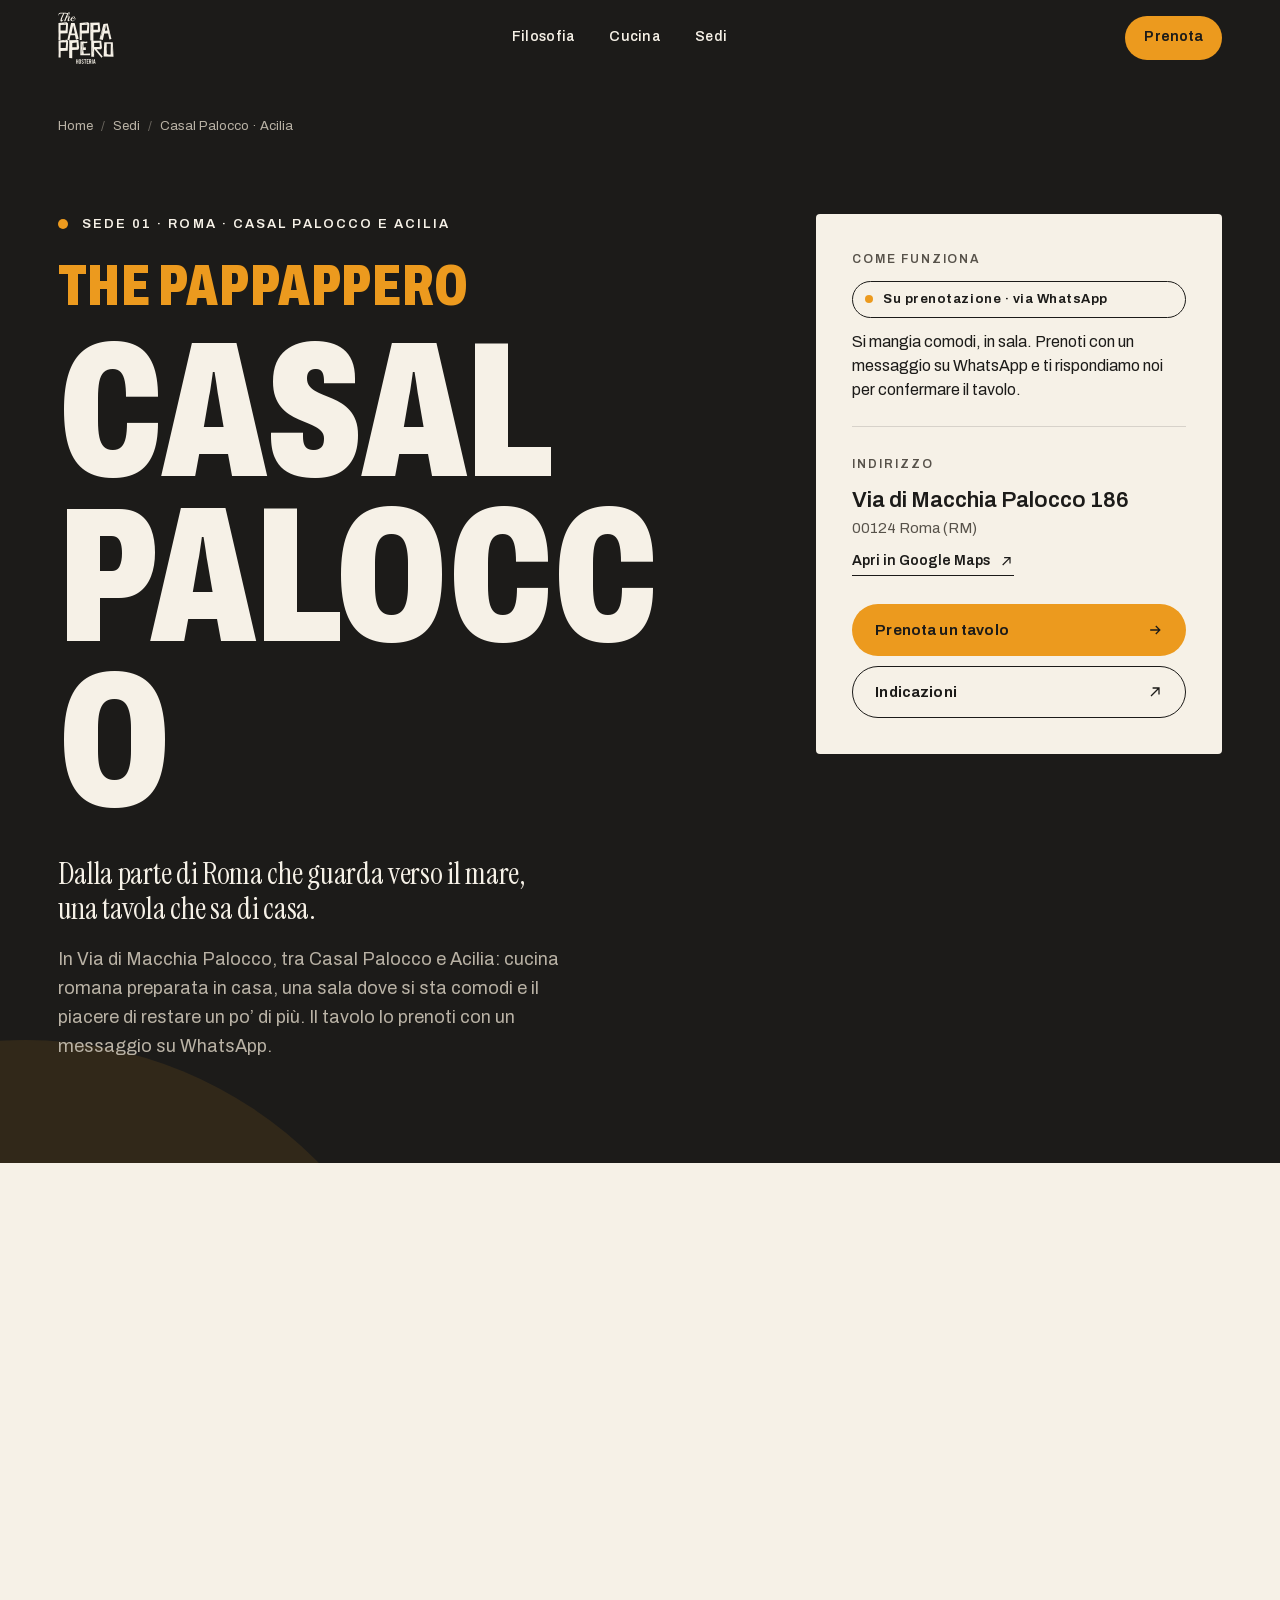
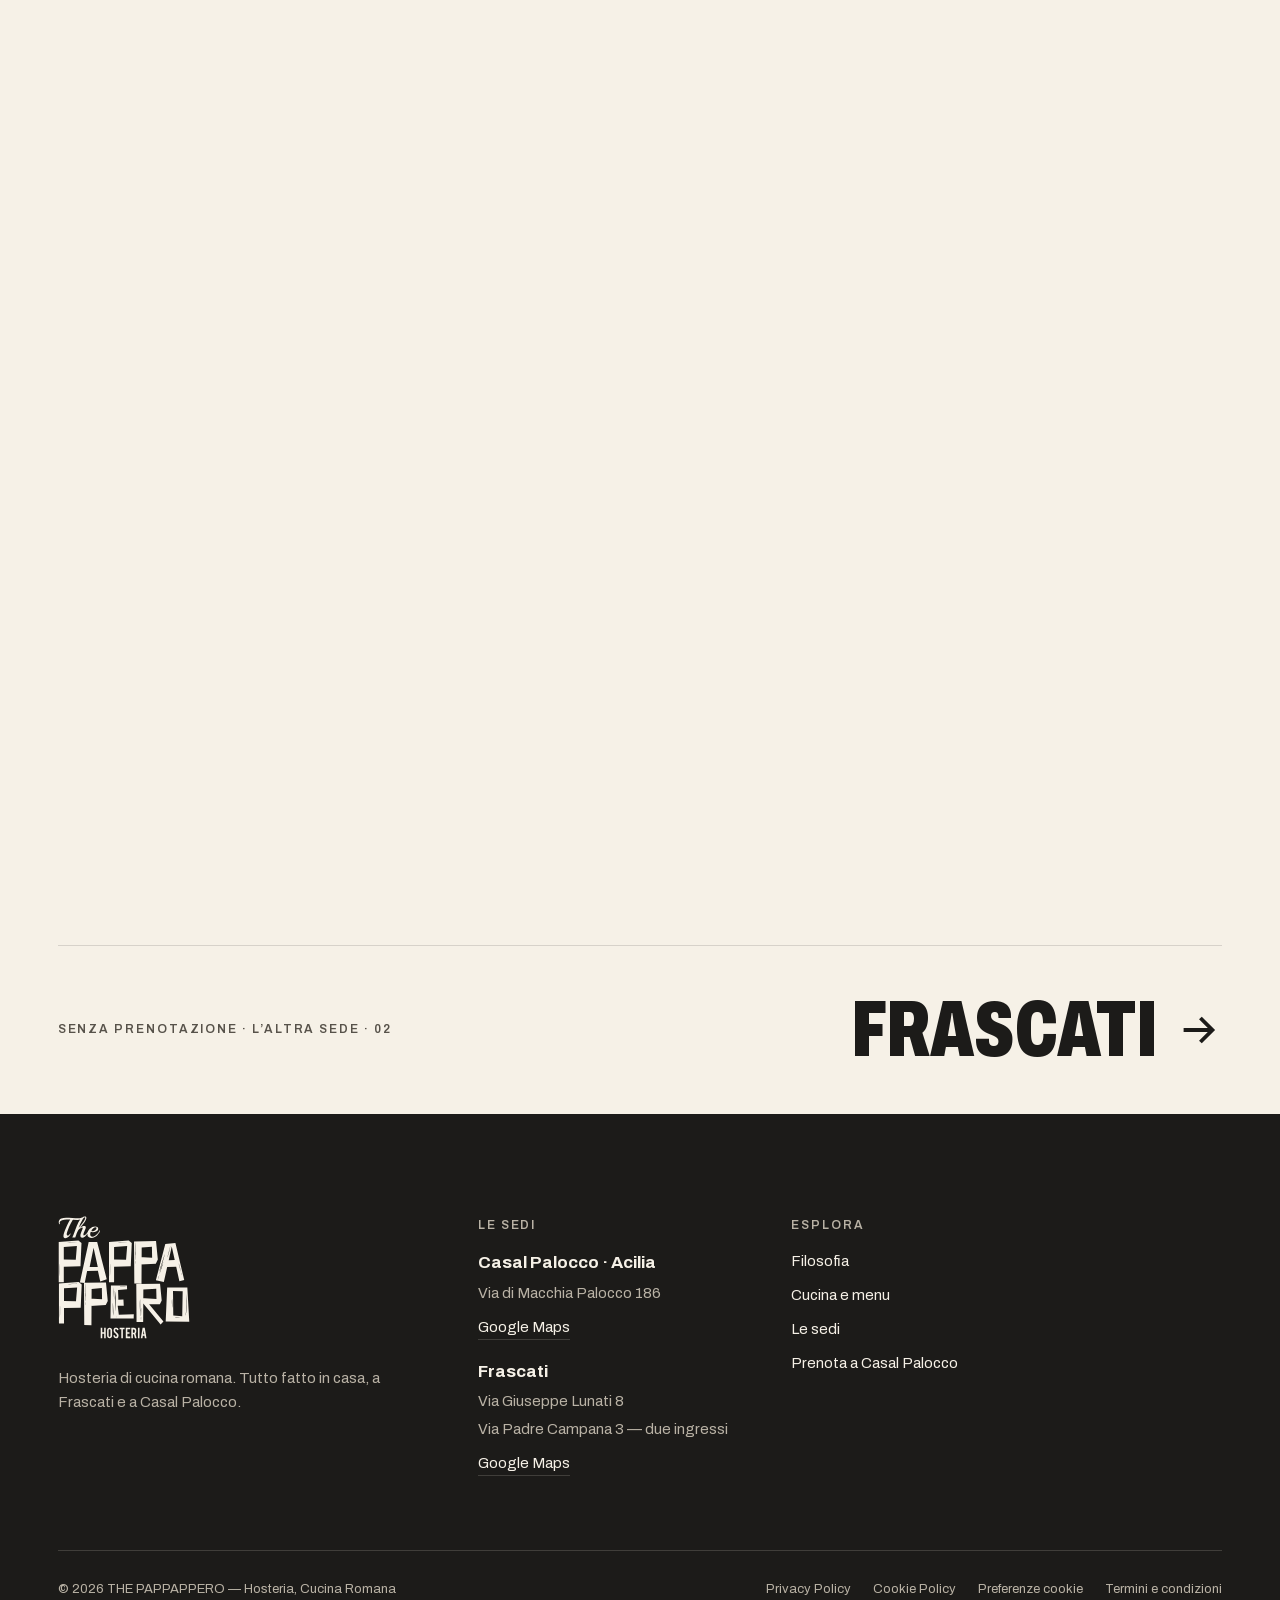
==== commit 0e65ae63: "Add files via upload" ====
--- a/site/casal-palocco-acilia/index.html
+++ b/site/casal-palocco-acilia/index.html
@@ -19,7 +19,7 @@
 <meta property="og:image" content="https://www.dominio-da-definire.it/assets/img/og-image.jpg">
 <meta property="og:image:width" content="1200">
 <meta property="og:image:height" content="630">
-<meta property="og:image:alt" content="Logo THE PAPPAPPERO Hosteria e la sala del locale">
+<meta property="og:image:alt" content="Rigatoni al guanciale e un calice di rosso sulla tavola di THE PAPPAPPERO">
 <meta name="twitter:card" content="summary_large_image">
 <link rel="icon" href="../favicon.svg" type="image/svg+xml">
 <link rel="icon" href="../assets/icons/icon-192.png" sizes="192x192" type="image/png">
@@ -36,44 +36,44 @@
 <p class="draft-flag">Modalità bozza · dati mancanti evidenziati</p>
 <header class="hdr">
   <div class="wrap hdr__in">
-    <a class="hdr__logo" href="../" aria-label="THE PAPPAPPERO — Home"><svg viewBox="323 477 2047 1910" role="img" aria-label="THE PAPPAPPERO Hosteria"><use href="#mark" fill="currentColor"></use></svg></a>
+    <a class="hdr__logo" href="../index.html" aria-label="THE PAPPAPPERO — Home"><svg viewBox="0 0 2047 1910" role="img" aria-label="THE PAPPAPPERO Hosteria"><use href="#mark" fill="currentColor"></use></svg></a>
     <nav class="nav" aria-label="Principale">
-      <a href="../#manifesto">Filosofia</a>
-      <a href="../#cucina">Cucina</a>
-      <a href="../#sedi">Sedi</a>
+      <a href="../index.html#manifesto">Filosofia</a>
+      <a href="../index.html#cucina">Cucina</a>
+      <a href="../index.html#sedi">Sedi</a>
     </nav>
     <div class="hdr__act">
-      <button class="btn btn--primary btn--sm hdr__book" type="button" data-book>Prenota</button>
+      <button class="btn btn--primary btn--sm hdr__book" type="button" data-book="casal-palocco-acilia" aria-label="Prenota un tavolo a Casal Palocco">Prenota</button>
       <button class="burger" type="button" aria-label="Apri il menu" aria-expanded="false" aria-controls="menu" data-menu-toggle><span></span></button>
     </div>
   </div>
 </header>
 <div class="menu" id="menu" aria-label="Menu">
   <nav class="menu__main" aria-label="Menu mobile">
-    <a href="../">Home</a>
-    <a href="../#manifesto">Filosofia</a>
-    <a href="../#cucina">Cucina</a>
-    <a href="../#sedi">Sedi</a>
+    <a href="../index.html">Home</a>
+    <a href="../index.html#manifesto">Filosofia</a>
+    <a href="../index.html#cucina">Cucina</a>
+    <a href="../index.html#sedi">Sedi</a>
   </nav>
   <div class="menu__sedi">
     <p class="label">Le sedi</p>
-    <a href="../frascati/"><span>01</span><span>Frascati</span><span class="ico"><svg viewBox="0 0 20 20" aria-hidden="true"><path d="M4 10h11M11 5l5 5-5 5" fill="none" stroke="currentColor" stroke-width="1.6"/></svg></span></a>
-    <a href="../casal-palocco-acilia/"><span>02</span><span>Casal Palocco · Acilia</span><span class="ico"><svg viewBox="0 0 20 20" aria-hidden="true"><path d="M4 10h11M11 5l5 5-5 5" fill="none" stroke="currentColor" stroke-width="1.6"/></svg></span></a>
+    <a href="../casal-palocco-acilia/index.html"><span>01</span><span>Casal Palocco · Acilia</span><span class="ico"><svg viewBox="0 0 20 20" aria-hidden="true"><path d="M4 10h11M11 5l5 5-5 5" fill="none" stroke="currentColor" stroke-width="1.6"/></svg></span></a>
+    <a href="../frascati/index.html"><span>02</span><span>Frascati · senza prenotazione</span><span class="ico"><svg viewBox="0 0 20 20" aria-hidden="true"><path d="M4 10h11M11 5l5 5-5 5" fill="none" stroke="currentColor" stroke-width="1.6"/></svg></span></a>
   </div>
-  <button class="btn btn--primary btn--wide" type="button" data-book><span>Prenota un tavolo</span><span class="ico"><svg viewBox="0 0 20 20" aria-hidden="true"><path d="M4 10h11M11 5l5 5-5 5" fill="none" stroke="currentColor" stroke-width="1.6"/></svg></span></button>
+  <button class="btn btn--primary btn--wide" type="button" data-book="casal-palocco-acilia"><span>Prenota a Casal Palocco</span><span class="ico"><svg viewBox="0 0 20 20" aria-hidden="true"><path d="M4 10h11M11 5l5 5-5 5" fill="none" stroke="currentColor" stroke-width="1.6"/></svg></span></button>
 </div>
 <main id="contenuto">
 <section class="shero dark" aria-labelledby="sede-title">
   <div class="shero__disc" aria-hidden="true"></div>
   <div class="wrap">
-    <nav aria-label="Percorso"><ol class="crumbs"><li><a href="../">Home</a></li><li><a href="../#sedi">Sedi</a></li><li aria-current="page">Casal Palocco · Acilia</li></ol></nav>
+    <nav aria-label="Percorso"><ol class="crumbs"><li><a href="../index.html">Home</a></li><li><a href="../index.html#sedi">Sedi</a></li><li aria-current="page">Casal Palocco · Acilia</li></ol></nav>
     <div class="shero__grid">
       <div>
-        <p class="eyebrow shero__kicker">Sede 02 · Roma · Casal Palocco e Acilia</p>
+        <p class="eyebrow shero__kicker">Sede 01 · Roma · Casal Palocco e Acilia</p>
         <h1 id="sede-title" class="display shero__title"><small>The Pappappero</small>Casal<br>Palocco</h1>
         <div class="shero__intro">
           <p>Dalla parte di Roma che guarda verso il mare, una tavola che sa di casa.</p>
-          <p>In Via di Macchia Palocco, tra Casal Palocco e Acilia: cucina romana preparata in casa, niente formalità e il piacere di restare un po’ di più.</p>
+          <p>In Via di Macchia Palocco, tra Casal Palocco e Acilia: cucina romana preparata in casa, una sala dove si sta comodi e il piacere di restare un po’ di più. Il tavolo lo prenoti con un messaggio su WhatsApp.</p>
         </div>
       </div>
       <aside class="panel" aria-label="Informazioni sulla sede" data-sede-panel="casal-palocco-acilia">
@@ -93,11 +93,17 @@
   </div>
 </section>
 
-<section class="ssec" aria-labelledby="menu-title">
+<section class="ssec" id="menu" aria-labelledby="menu-title">
   <div class="wrap ssec__grid">
-    <h2 id="menu-title" class="display ssec__title" data-reveal>In tavola</h2>
+    <h2 id="menu-title" class="display ssec__title" data-reveal>Il menu<br>di Casal Palocco</h2>
     <div class="ssec__body" data-reveal>
-      <p>Il menu completo di Casal Palocco sarà presto disponibile qui. Nel frattempo, per sapere cosa c’è in tavola oggi, mandaci un messaggio.</p>
+      <p>Una parte fissa, sempre in carta, e tanti piatti del giorno.</p>
+      <div class="carta" data-sede-carta="casal-palocco-acilia"></div>
+      <aside class="oggi" aria-label="Piatti del giorno">
+        <p class="oggi__k">Piatti del giorno</p>
+        <p class="oggi__t">Oltre al menu, ogni giorno ci sono tanti piatti del giorno.</p>
+        <p>Cambiano spesso: per sapere quali sono, chiedi al personale in sala.</p>
+      </aside>
       <div class="actions" data-sede-menu="casal-palocco-acilia">
         <button class="btn btn--dark" type="button" data-book="casal-palocco-acilia"><span>Prenota un tavolo</span><span class="ico"><svg viewBox="0 0 20 20" aria-hidden="true"><path d="M4 10h11M11 5l5 5-5 5" fill="none" stroke="currentColor" stroke-width="1.6"/></svg></span></button>
       </div>
@@ -111,8 +117,8 @@
 
 <div class="wrap">
   <nav class="other" aria-label="L’altra sede">
-    <p class="label">L’altra sede · 01</p>
-    <a class="big" href="../frascati/">Frascati<span class="ico"><svg viewBox="0 0 20 20" aria-hidden="true"><path d="M4 10h11M11 5l5 5-5 5" fill="none" stroke="currentColor" stroke-width="1.6"/></svg></span></a>
+    <p class="label">Senza prenotazione · L’altra sede · 02</p>
+    <a class="big" href="../frascati/index.html">Frascati<span class="ico"><svg viewBox="0 0 20 20" aria-hidden="true"><path d="M4 10h11M11 5l5 5-5 5" fill="none" stroke="currentColor" stroke-width="1.6"/></svg></span></a>
   </nav>
 </div>
 </main>
@@ -120,24 +126,24 @@
   <div class="wrap">
     <div class="ftr__top">
       <div class="ftr__brand">
-        <a href="../" aria-label="THE PAPPAPPERO — Home"><svg viewBox="323 477 2047 1910" role="img" aria-label="THE PAPPAPPERO Hosteria"><use href="#mark" fill="currentColor"></use></svg></a>
+        <a href="../index.html" aria-label="THE PAPPAPPERO — Home"><svg viewBox="0 0 2047 1910" role="img" aria-label="THE PAPPAPPERO Hosteria"><use href="#mark" fill="currentColor"></use></svg></a>
         <p>Hosteria di cucina romana. Tutto fatto in casa, a Frascati e a Casal Palocco.</p>
       </div>
       <div class="ftr__cols">
         <div class="ftr__col">
           <h2>Le sedi</h2>
           <div data-footer-sedi>
-            <div class="fsede"><a class="fsede__name" href="../frascati/">Frascati</a><p>Via Giuseppe Lunati 8</p><p>Via Padre Campana 3</p></div>
-            <div class="fsede"><a class="fsede__name" href="../casal-palocco-acilia/">Casal Palocco · Acilia</a><p>Via di Macchia Palocco 186</p></div>
+            <div class="fsede"><a class="fsede__name" href="../casal-palocco-acilia/index.html">Casal Palocco · Acilia</a><p>Via di Macchia Palocco 186</p></div>
+            <div class="fsede"><a class="fsede__name" href="../frascati/index.html">Frascati</a><p>Via Giuseppe Lunati 8</p><p>Via Padre Campana 3</p></div>
           </div>
         </div>
         <div class="ftr__col">
           <h2>Esplora</h2>
           <ul>
-            <li><a href="../#manifesto">Filosofia</a></li>
-            <li><a href="../#cucina">Cucina e menu</a></li>
-            <li><a href="../#sedi">Le sedi</a></li>
-            <li><a href="#" data-book>Prenota un tavolo</a></li>
+            <li><a href="../index.html#manifesto">Filosofia</a></li>
+            <li><a href="../index.html#cucina">Cucina e menu</a></li>
+            <li><a href="../index.html#sedi">Le sedi</a></li>
+            <li><a href="#" data-book="casal-palocco-acilia">Prenota a Casal Palocco</a></li>
           </ul>
         </div>
         <div class="ftr__col" data-footer-social-wrap>
@@ -152,10 +158,10 @@
         <p data-owner-line></p>
       </div>
       <nav class="ftr__legal" aria-label="Informazioni legali">
-        <a href="../privacy/">Privacy Policy</a>
-        <a href="../cookie/">Cookie Policy</a>
+        <a href="../privacy/index.html">Privacy Policy</a>
+        <a href="../cookie/index.html">Cookie Policy</a>
         <button type="button" data-consent-open>Preferenze cookie</button>
-        <a href="../termini/">Termini e condizioni</a>
+        <a href="../termini/index.html">Termini e condizioni</a>
       </nav>
     </div>
   </div>
--- a/site/assets/css/style.css
+++ b/site/assets/css/style.css
@@ -62,7 +62,7 @@
 /* ---------- tipografia ---------- */
 .display {
   font-family: var(--f-display); font-stretch: 68%; font-weight: 850; text-transform: uppercase;
-  line-height: .86; letter-spacing: -.005em; text-wrap: balance;
+  line-height: .86; letter-spacing: -.005em; text-wrap: balance; overflow-wrap: break-word; hyphens: manual;
 }
 .serif { font-family: var(--f-serif); font-style: italic; font-weight: 400; letter-spacing: -.01em; }
 .eyebrow {
@@ -149,7 +149,7 @@
 .menu.is-open { opacity: 1; visibility: visible; transition: opacity .3s var(--ease); }
 .menu__main { display: flex; flex-direction: column; }
 .menu__main a {
-  font-family: var(--f-display); font-stretch: 68%; font-weight: 850; text-transform: uppercase; font-size: clamp(44px, 13vw, 72px); line-height: 1;
+  font-family: var(--f-display); font-stretch: 68%; font-weight: 850; text-transform: uppercase; font-size: clamp(36px, 11vw, 72px); line-height: 1;
   text-decoration: none; padding: 8px 0; border-bottom: 1px solid var(--rule-dark);
   transform: translateY(12px); opacity: 0; transition: transform .45s var(--ease), opacity .45s var(--ease), color .2s;
 }
@@ -178,7 +178,7 @@
 .hero { position: relative; min-height: 100svh; padding-top: calc(var(--hdr) + 32px); overflow: hidden; display: flex; flex-direction: column; }
 .hero__grid { flex: 1; display: grid; gap: 40px; align-items: end; padding-bottom: 40px; }
 .hero__copy { position: relative; z-index: 2; display: grid; gap: 28px; align-content: end; }
-.hero__title { font-size: clamp(72px, 15.5vw, 236px); }
+.hero__title { font-size: clamp(56px, 17vw, 236px); }
 .hero__title span { display: block; }
 .hero__title .o { color: var(--arancio); }
 .hero__sub { font-size: clamp(18px, 1.3vw + 12px, 23px); line-height: 1.45; max-width: 30ch; color: var(--on-dark); }
@@ -220,7 +220,7 @@
 /* ---------- manifesto ---------- */
 .manifesto { padding-block: var(--sec); }
 .manifesto__head { display: grid; gap: 28px; margin-bottom: clamp(64px, 9vw, 128px); }
-.manifesto__quote { font-family: var(--f-serif); font-size: clamp(40px, 5.6vw, 92px); line-height: 1.02; letter-spacing: -.02em; max-width: 17ch; text-wrap: balance; }
+.manifesto__quote { font-family: var(--f-serif); font-size: clamp(34px, 9vw, 92px); line-height: 1.02; letter-spacing: -.02em; max-width: 17ch; text-wrap: balance; }
 .manifesto__quote em { font-style: italic; }
 .manifesto__quote .hl { font-style: italic; background: linear-gradient(transparent 62%, rgba(236, 154, 30, .55) 62%, rgba(236, 154, 30, .55) 92%, transparent 92%); padding-inline: .04em; }
 .principles { display: grid; gap: 0; border-top: 1px solid var(--rule-light); }
@@ -260,7 +260,7 @@
 /* ---------- cucina ---------- */
 .cucina { position: relative; padding-block: var(--sec); background: var(--sabbia); overflow: hidden; }
 .cucina__grid { position: relative; display: grid; gap: 56px; }
-.cucina__title { font-size: clamp(56px, 9vw, 152px); }
+.cucina__title { font-size: clamp(42px, 11vw, 152px); }
 .cucina__title .serif { display: block; text-transform: none; font-stretch: 100%; font-weight: 400; letter-spacing: -.02em; line-height: 1; margin-top: .12em; font-size: .62em; color: var(--ink); }
 .cucina__body { display: grid; gap: 28px; align-content: start; }
 .cucina__body .lead { color: var(--ink); }
@@ -281,7 +281,7 @@
 /* ---------- sedi ---------- */
 .sedi { padding-block: var(--sec); }
 .sedi__head { display: grid; gap: 24px; margin-bottom: clamp(48px, 7vw, 96px); }
-.sedi__title { font-size: clamp(56px, 9vw, 148px); }
+.sedi__title { font-size: clamp(44px, 12vw, 148px); }
 .sedi__intro { color: var(--on-dark-2); max-width: 40ch; }
 @media (min-width: 960px) { .sedi__head { grid-template-columns: minmax(0, 8fr) minmax(0, 4fr); align-items: end; } }
 .sedi__grid { display: grid; gap: 16px; }
@@ -294,10 +294,20 @@
 .sede__disc { position: absolute; z-index: -1; width: 220px; aspect-ratio: 1; border-radius: 50%; background: var(--arancio); right: -80px; top: -80px; transition: transform .8s var(--ease); }
 .sede:hover .sede__disc { transform: scale(1.18); }
 .sede__num { font-family: var(--f-display); font-stretch: 68%; font-weight: 850; font-size: 20px; color: var(--carbone); position: absolute; right: 30px; top: 22px; }
-.sede__name { font-family: var(--f-display); font-stretch: 68%; font-weight: 850; text-transform: uppercase; font-size: clamp(52px, 6.2vw, 96px); line-height: .88; max-width: 8ch; margin-top: 32px; }
+.sede__name { font-family: var(--f-display); font-stretch: 68%; font-weight: 850; text-transform: uppercase; font-size: clamp(40px, 12vw, 96px); line-height: .88; max-width: 10ch; margin-top: 32px; }
 .sede__name a { text-decoration: none; }
 .sede__name a:hover { color: var(--arancio); }
 .sede__region { color: var(--on-dark-2); font-size: 14px; letter-spacing: .14em; text-transform: uppercase; font-weight: 600; margin-top: -8px; }
+.sede__note { color: var(--on-dark-2); max-width: 40ch; margin-top: -6px; }
+.svc { display: inline-flex; align-items: center; gap: 10px; align-self: flex-start; font-size: 13px; font-weight: 650; letter-spacing: .04em; padding: 7px 14px 7px 12px; border-radius: 999px; border: 1.5px solid currentColor; }
+.svc__dot { width: 8px; height: 8px; border-radius: 50%; background: var(--arancio); }
+.svc--walk .svc__dot { background: transparent; border: 1.5px solid var(--arancio); }
+.panel__svc { padding-bottom: 24px; border-bottom: 1px solid var(--rule-light); }
+.panel__svc p:last-child { font-size: 16px; line-height: 1.5; }
+.book__walk { margin-top: 4px; }
+.book__walk a { color: var(--ink); font-weight: 600; }
+.hero__strip a .s { font-size: 12px; font-weight: 600; letter-spacing: .08em; text-transform: uppercase; color: var(--on-dark); border: 1px solid var(--rule-dark); padding: 4px 10px; border-radius: 999px; white-space: nowrap; }
+@media (max-width: 520px) { .hero__strip a .a { display: none; } .hero__strip a .s { margin-left: auto; } }
 .sede__photo { border-radius: var(--r); aspect-ratio: 16 / 9; object-fit: cover; width: 100%; }
 .sede .addr { padding-top: 20px; border-top: 1px solid var(--rule-dark); }
 .sede .actions { margin-top: auto; padding-top: 8px; }
@@ -334,7 +344,7 @@
 
 /* ---------- invito finale ---------- */
 .finale { background: var(--arancio); color: var(--carbone); padding-block: var(--sec); position: relative; overflow: hidden; }
-.finale__title { font-size: clamp(64px, 12vw, 200px); max-width: 11ch; }
+.finale__title { font-size: clamp(36px, 11.5vw, 200px); max-width: 11ch; }
 .finale__grid { display: grid; gap: 40px; }
 .finale__side { display: grid; gap: 24px; align-content: end; }
 .finale__side p { font-size: clamp(18px, 1.2vw + 12px, 22px); max-width: 30ch; line-height: 1.45; }
@@ -375,7 +385,7 @@
 .crumbs li + li::before { content: '/'; margin-right: 8px; opacity: .5; }
 .shero__grid { display: grid; gap: 48px; position: relative; z-index: 1; margin-top: clamp(24px, 4vw, 56px); }
 .shero__kicker { display: flex; gap: 14px; align-items: center; margin-bottom: 20px; }
-.shero__title { font-size: clamp(72px, 13vw, 210px); }
+.shero__title { font-size: clamp(52px, 15vw, 210px); }
 .shero__title small { display: block; font-size: .3em; line-height: 1.1; color: var(--arancio); letter-spacing: .01em; margin-bottom: .2em; }
 .shero__intro { margin-top: 32px; display: grid; gap: 18px; max-width: 46ch; color: var(--on-dark); }
 .shero__intro p:first-child { font-family: var(--f-serif); font-size: clamp(26px, 2.4vw, 36px); line-height: 1.15; letter-spacing: -.01em; }
@@ -393,7 +403,7 @@
 .ssec { padding-block: clamp(72px, 10vw, 140px); }
 .ssec + .ssec { padding-top: 0; }
 .ssec__grid { display: grid; gap: 32px; }
-.ssec__title { font-size: clamp(44px, 6vw, 88px); }
+.ssec__title { font-size: clamp(38px, 10vw, 88px); }
 .ssec__body { display: grid; gap: 24px; align-content: start; }
 .ssec__body > p { color: var(--ink-2); max-width: 52ch; }
 @media (min-width: 960px) { .ssec__grid { grid-template-columns: minmax(0, 5fr) minmax(0, 7fr); gap: 64px; } }
@@ -405,17 +415,28 @@
 .route__note { grid-column: 1; font-size: 14px; color: #9A5A00; font-weight: 600; }
 .route:hover .route__note { color: var(--arancio); }
 .route .ico { grid-column: 2; grid-row: 1 / span 3; width: 22px; height: 22px; }
+.carta { display: grid; gap: 36px; }
+.carta__sec { display: grid; gap: 14px; border-top: 1px solid var(--ink); padding-top: 18px; }
+.carta__t { font-family: var(--f-display); font-stretch: 68%; font-weight: 850; font-size: 26px; text-transform: uppercase; line-height: 1; }
+.carta__list { list-style: none; margin: 0; padding: 0; display: grid; }
+.carta__item { display: grid; grid-template-columns: minmax(0, 1fr) auto; gap: 4px 16px; padding-block: 12px; border-bottom: 1px solid var(--rule-light); }
+.carta__name { font-family: var(--f-serif); font-size: 22px; line-height: 1.2; }
+.carta__price { font-variant-numeric: tabular-nums; font-weight: 600; white-space: nowrap; }
+.carta__desc { grid-column: 1 / -1; color: var(--ink-2); font-size: 15px; max-width: 52ch; }
+.oggi { background: var(--arancio); color: var(--carbone); border-radius: var(--r); padding: clamp(22px, 3vw, 32px); display: grid; gap: 10px; }
+.oggi__k { font-size: 12px; font-weight: 700; letter-spacing: .14em; text-transform: uppercase; }
+.oggi__t { font-family: var(--f-serif); font-size: clamp(24px, 2.4vw, 32px); line-height: 1.15; letter-spacing: -.01em; text-wrap: pretty; max-width: 26ch; }
 .photos { display: grid; gap: 12px; grid-template-columns: repeat(auto-fill, minmax(260px, 1fr)); }
 .photos img { width: 100%; aspect-ratio: 4 / 5; object-fit: cover; border-radius: var(--r); }
 .other { display: flex; flex-wrap: wrap; align-items: center; justify-content: space-between; gap: 24px; padding-block: 48px; border-top: 1px solid var(--rule-light); }
-.other a.big { font-family: var(--f-display); font-stretch: 68%; font-weight: 850; text-transform: uppercase; font-size: clamp(40px, 6vw, 80px); line-height: .9; text-decoration: none; display: inline-flex; align-items: center; gap: 16px; }
+.other a.big { font-family: var(--f-display); font-stretch: 68%; font-weight: 850; text-transform: uppercase; font-size: clamp(34px, 9vw, 80px); overflow-wrap: break-word; min-width: 0; line-height: .9; text-decoration: none; display: inline-flex; align-items: center; gap: 16px; }
 .other a.big .ico { width: .6em; height: .6em; }
 .other a.big:hover .ico { transform: translateX(8px); }
 
 /* ---------- pagine legali ---------- */
 .legal { padding-top: calc(var(--hdr) + 64px); padding-bottom: var(--sec); }
 .legal__head { display: grid; gap: 20px; margin-bottom: 56px; }
-.legal__title { font-size: clamp(56px, 8vw, 120px); }
+.legal__title { font-size: clamp(40px, 11vw, 120px); }
 .legal__meta { color: var(--ink-2); font-size: 14px; }
 .legal__body { max-width: 72ch; display: grid; gap: 16px; }
 .legal__body h2 { font-family: var(--f-display); font-stretch: 75%; font-weight: 800; text-transform: uppercase; font-size: 26px; line-height: 1.05; margin-top: 32px; }
@@ -536,3 +557,15 @@
   .hdr, .thumbbar, .menu, .cbar, .hero__disc, .stamp, .finale__ring { display: none !important; }
   body { background: #fff; padding: 0; }
 }
+
+/* mobile: niente testi fuori schermo */
+@media (max-width: 520px) {
+  .btn { white-space: normal; text-align: left; line-height: 1.2; padding-block: 10px; }
+  .hero__cta .btn { flex: 1 1 auto; }
+  .addr__street, .route__v { overflow-wrap: anywhere; }
+  .sede { padding: 24px 20px; }
+  .sede__num { right: 22px; top: 18px; }
+  .principle { grid-template-columns: 44px 1fr; }
+  .crumbs { font-size: 12px; }
+  .cbar__act, .consent__act { grid-template-columns: 1fr; }
+}
